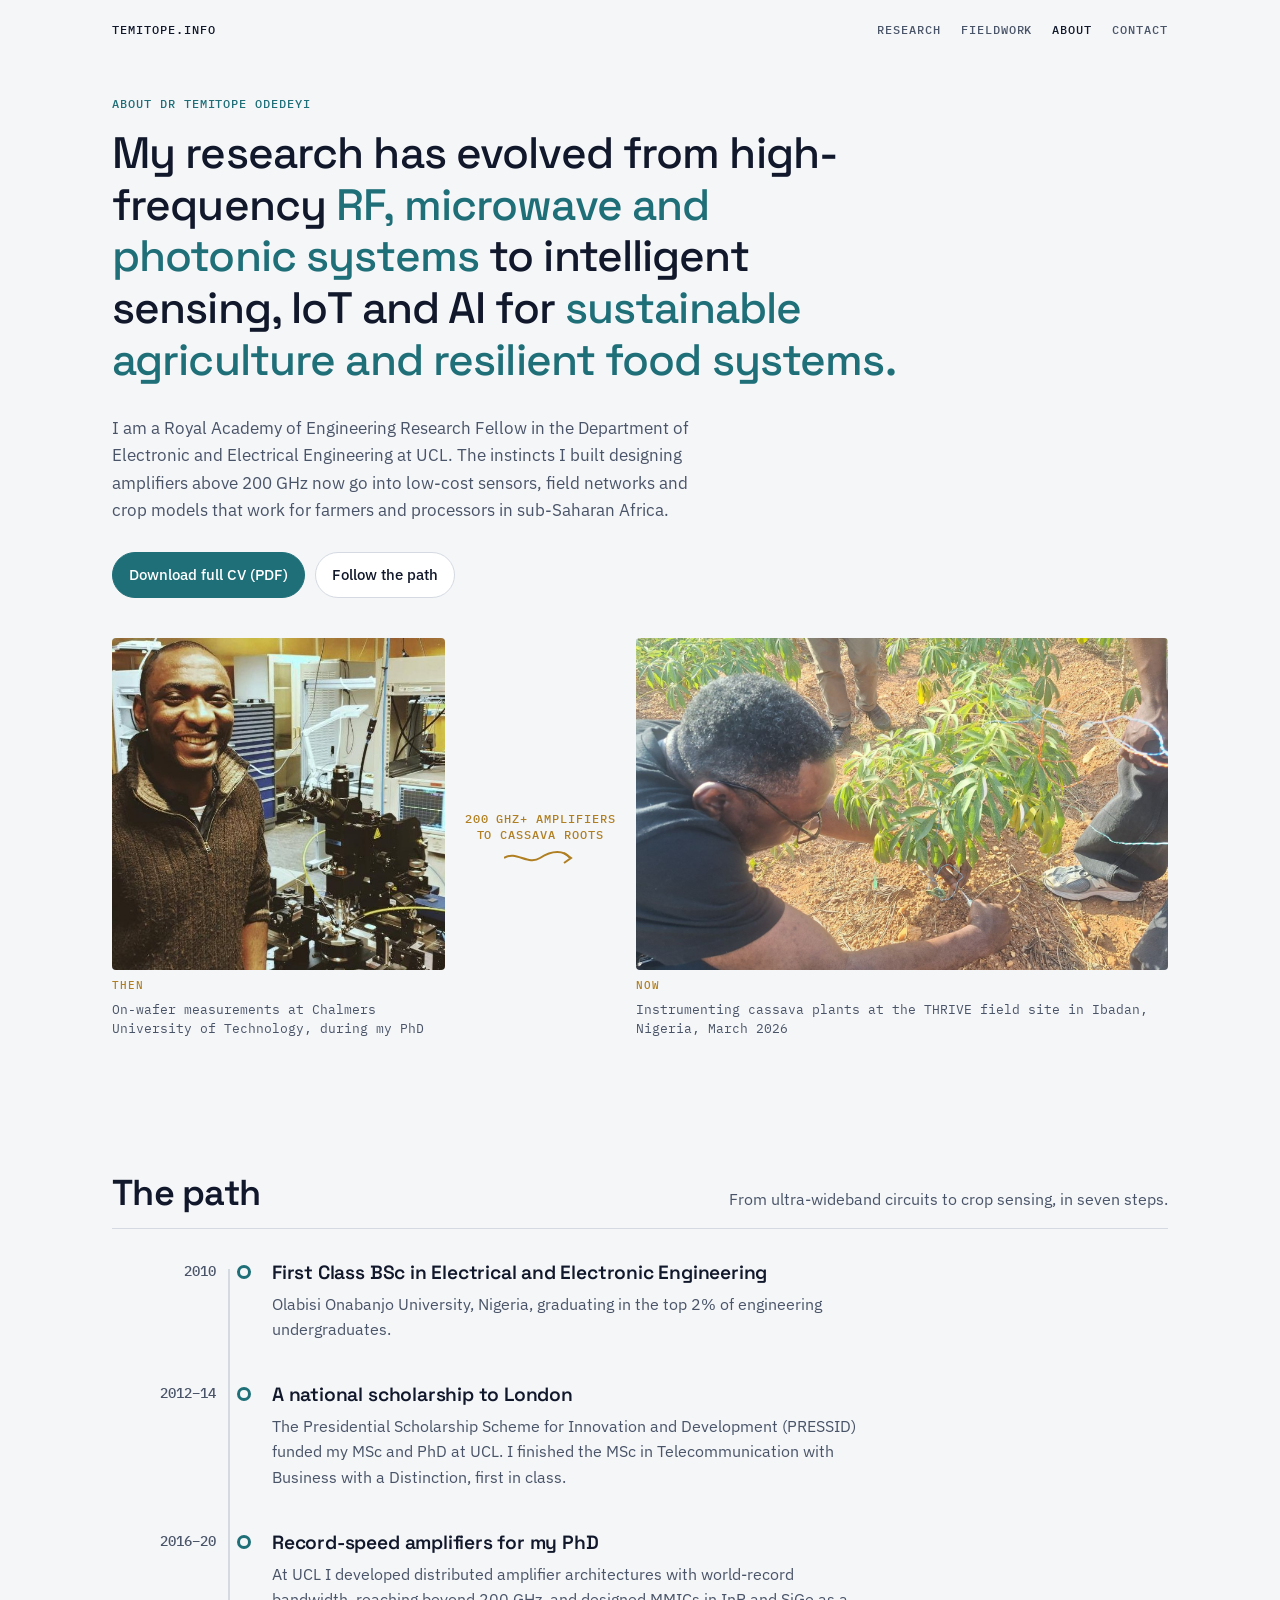
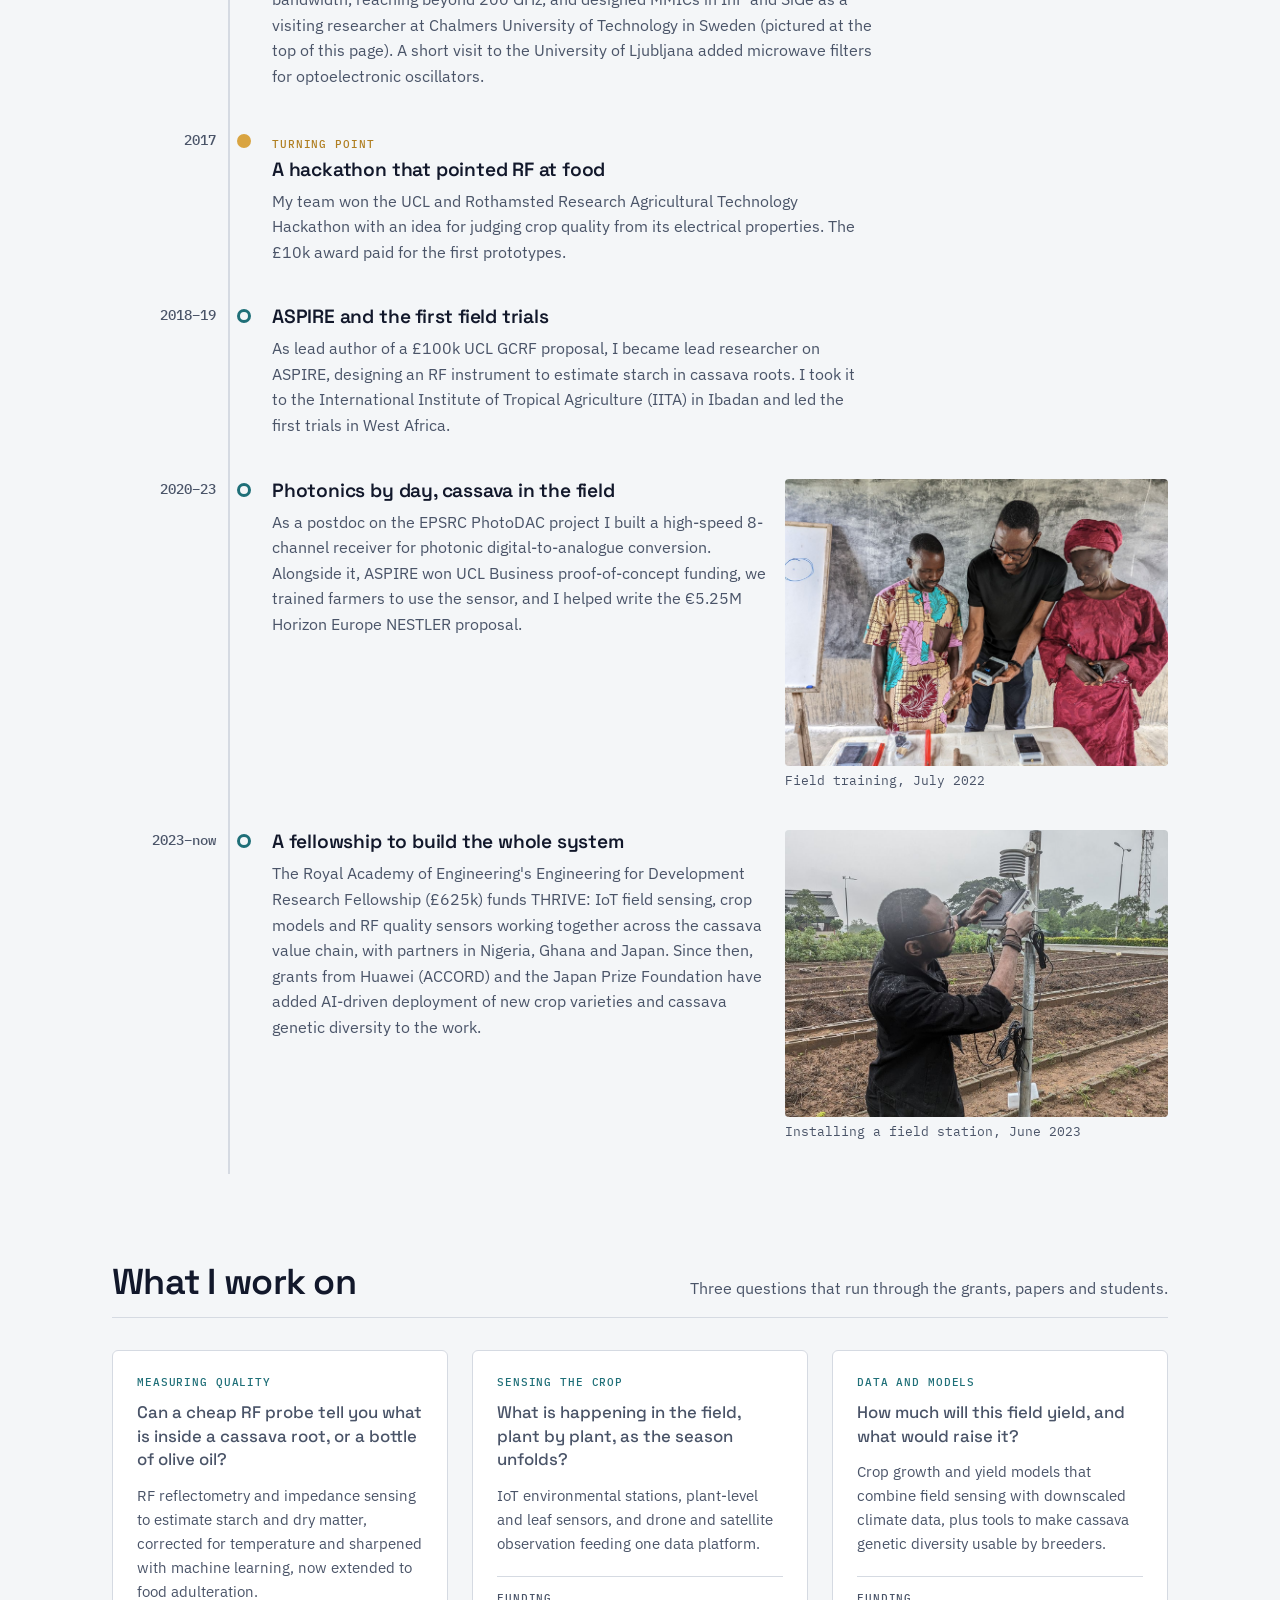
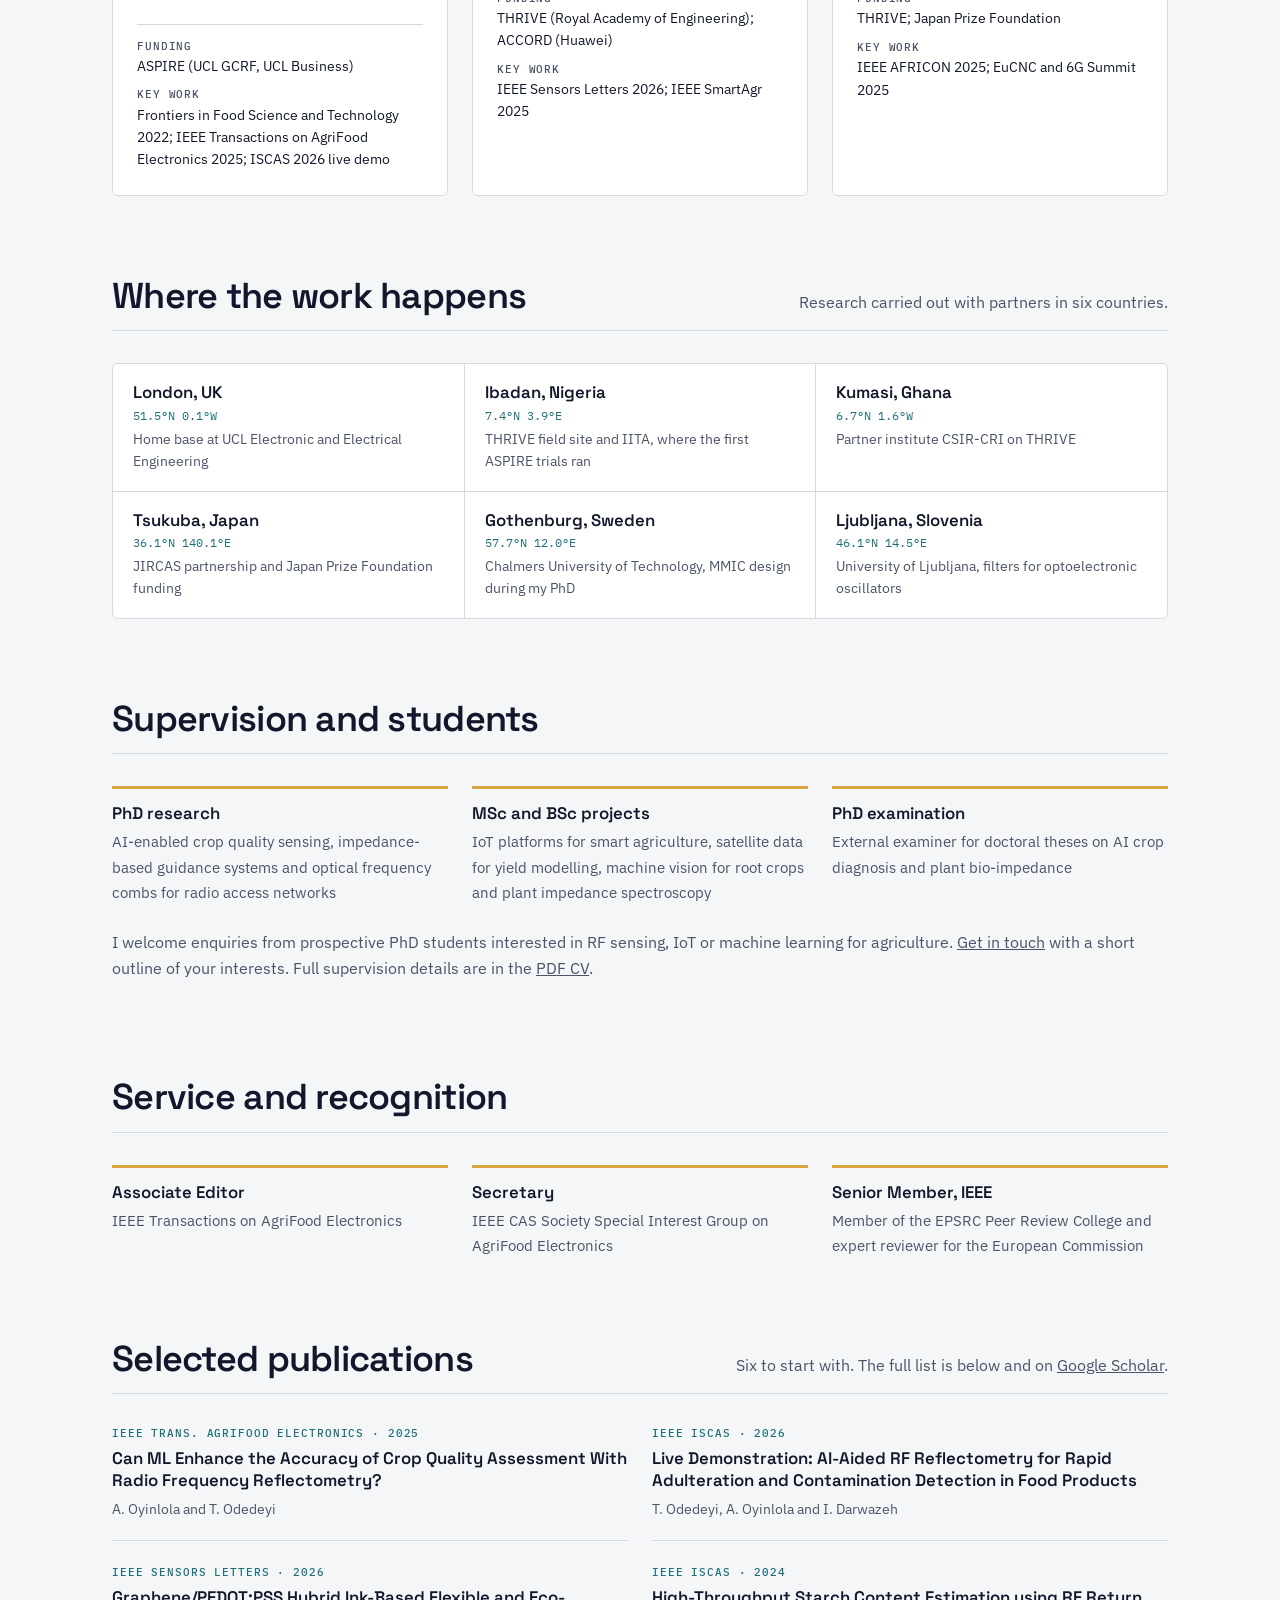
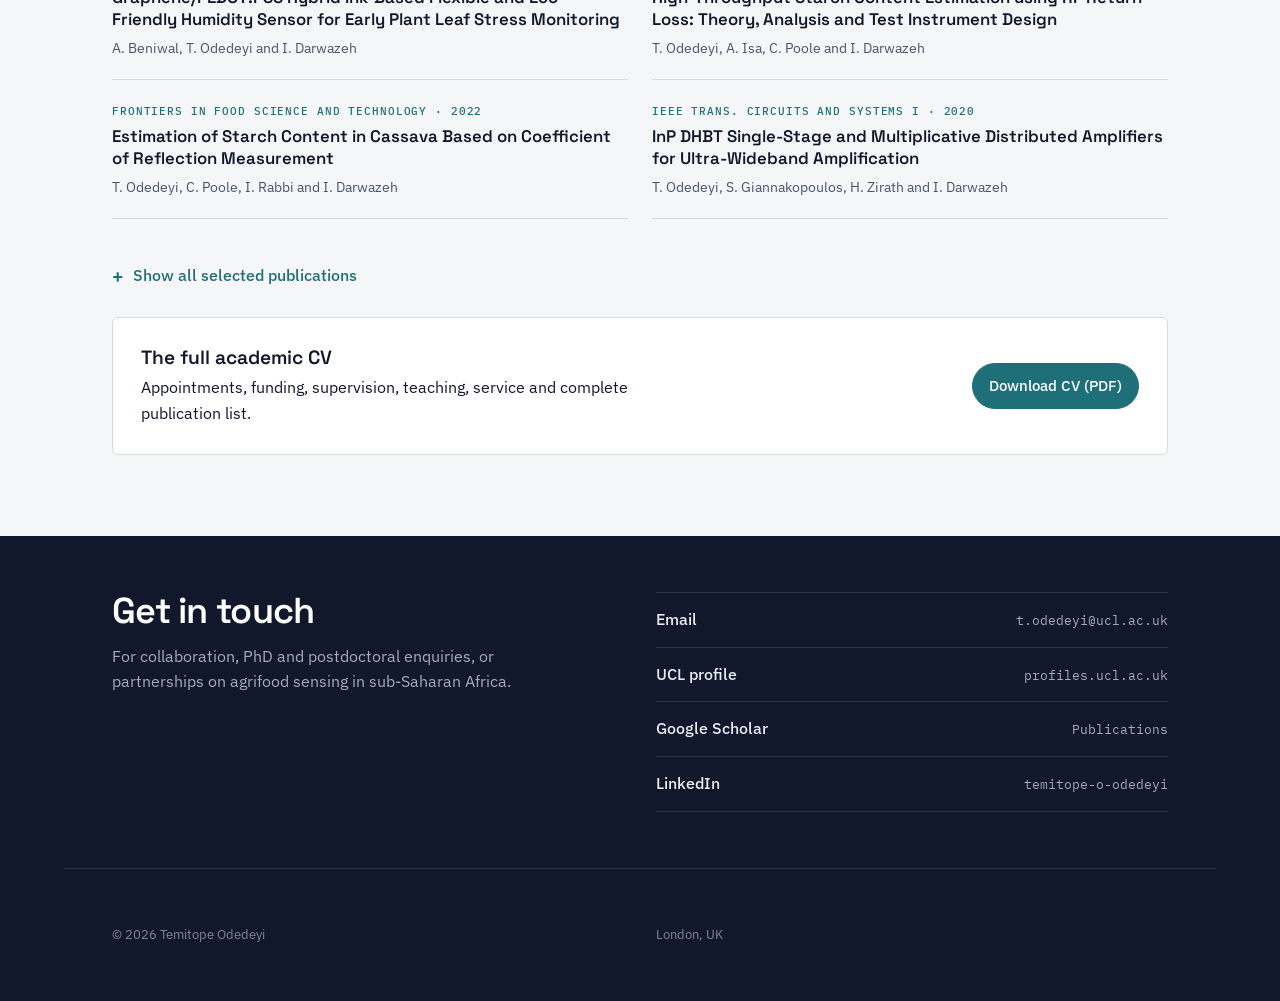
==== about/index.html @ 2553dc9d "Add files via upload" ====
<!doctype html>
<html lang="en-GB">
<head>
<meta charset="utf-8">
<meta name="viewport" content="width=device-width, initial-scale=1, viewport-fit=cover">
<title>About · Dr Temitope Odedeyi</title>
<meta name="description" content="How Dr Temitope Odedeyi's research moved from high-frequency RF, microwave and photonic systems to intelligent sensing, IoT and AI for sustainable agriculture.">
<meta property="og:title" content="About · Dr Temitope Odedeyi">
<meta property="og:type" content="profile">
<meta property="og:url" content="https://www.temitope.info/about/">
<meta property="og:image" content="https://www.temitope.info/images/cassava-plot.jpg">
<link rel="canonical" href="https://www.temitope.info/about/">
<link rel="preconnect" href="https://fonts.googleapis.com">
<link rel="preconnect" href="https://fonts.gstatic.com" crossorigin>
<link rel="stylesheet" href="https://fonts.googleapis.com/css2?family=IBM+Plex+Mono:wght@400;500&family=IBM+Plex+Sans:wght@400;500;600&family=Space+Grotesk:wght@500;600&display=swap">
<link rel="stylesheet" href="/assets/site.css">
</head>
<body>

<div class="wrap">
  <header class="topbar">
    <a class="home" href="/">temitope.info</a>
    <nav aria-label="Site">
      <a href="/#research">Research</a>
      <a href="/#field">Fieldwork</a>
      <a href="/about/" aria-current="page">About</a>
      <a href="#contact">Contact</a>
    </nav>
  </header>

  <!-- ============ HERO ============ -->
  <section class="about-hero" aria-labelledby="about-title">
    <p class="eyebrow" id="about-title">About Dr Temitope Odedeyi</p>
    <p class="statement">My research has evolved from high-frequency <em>RF, microwave and photonic systems</em> to intelligent sensing, IoT and AI for <em>sustainable agriculture and resilient food systems.</em></p>
    <p class="lede">I am a Royal Academy of Engineering Research Fellow in the Department of Electronic and Electrical Engineering at UCL. The instincts I built designing amplifiers above 200 GHz now go into low-cost sensors, field networks and crop models that work for farmers and processors in sub-Saharan Africa.</p>
    <div class="actions">
      <a class="btn primary" href="/cv.pdf">Download full CV (PDF)</a>
      <a class="btn" href="#path">Follow the path</a>
    </div>

    <div class="then-now">
      <figure class="then">
        <img src="/images/chalmers-lab.jpg" width="632" height="636" alt="Temitope Odedeyi smiling beside an on-wafer probe station in a microwave laboratory">
        <span class="stamp">Then</span>
        <figcaption>On-wafer measurements at Chalmers University of Technology, during my PhD</figcaption>
      </figure>
      <div class="arrow" aria-hidden="true">
        200 GHz+ amplifiers<br>to cassava roots
        <svg width="72" height="16" viewBox="0 0 72 16"><path d="M0 8 C 12 0, 24 16, 36 8 S 60 0, 66 8" fill="none" stroke="currentColor" stroke-width="2"/><path d="M60 3 L67 8 L60 13" fill="none" stroke="currentColor" stroke-width="2"/></svg>
      </div>
      <figure class="now">
        <img src="/images/cassava-plot.jpg" width="1600" height="900" alt="Temitope Odedeyi fixing a sensor at the base of a cassava plant in a field">
        <span class="stamp">Now</span>
        <figcaption>Instrumenting cassava plants at the THRIVE field site in Ibadan, Nigeria, March 2026</figcaption>
      </figure>
    </div>
  </section>

  <!-- ============ PATH ============ -->
  <section class="block" id="path" aria-labelledby="path-h">
    <div class="section-head">
      <h2 id="path-h">The path</h2>
      <p>From ultra-wideband circuits to crop sensing, in seven steps.</p>
    </div>
    <ol class="path">
      <li class="step">
        <span class="yr">2010</span><span class="dot"></span>
        <div class="body"><div>
          <h3>First Class BSc in Electrical and Electronic Engineering</h3>
          <p>Olabisi Onabanjo University, Nigeria, graduating in the top 2% of engineering undergraduates.</p>
        </div></div>
      </li>
      <li class="step">
        <span class="yr">2012–14</span><span class="dot"></span>
        <div class="body"><div>
          <h3>A national scholarship to London</h3>
          <p>The Presidential Scholarship Scheme for Innovation and Development (PRESSID) funded my MSc and PhD at UCL. I finished the MSc in Telecommunication with Business with a Distinction, first in class.</p>
        </div></div>
      </li>
      <li class="step">
        <span class="yr">2016–20</span><span class="dot"></span>
        <div class="body"><div>
          <h3>Record-speed amplifiers for my PhD</h3>
          <p>At UCL I developed distributed amplifier architectures with world-record bandwidth, reaching beyond 200 GHz, and designed MMICs in InP and SiGe as a visiting researcher at Chalmers University of Technology in Sweden (pictured at the top of this page). A short visit to the University of Ljubljana added microwave filters for optoelectronic oscillators.</p>
        </div></div>
      </li>
      <li class="step turn">
        <span class="yr">2017</span><span class="dot"></span>
        <div class="body"><div>
          <span class="flag">Turning point</span>
          <h3>A hackathon that pointed RF at food</h3>
          <p>My team won the UCL and Rothamsted Research Agricultural Technology Hackathon with an idea for judging crop quality from its electrical properties. The £10k award paid for the first prototypes.</p>
        </div></div>
      </li>
      <li class="step">
        <span class="yr">2018–19</span><span class="dot"></span>
        <div class="body"><div>
          <h3>ASPIRE and the first field trials</h3>
          <p>As lead author of a £100k UCL GCRF proposal, I became lead researcher on ASPIRE, designing an RF instrument to estimate starch in cassava roots. I took it to the International Institute of Tropical Agriculture (IITA) in Ibadan and led the first trials in West Africa.</p>
        </div></div>
      </li>
      <li class="step has-photo">
        <span class="yr">2020–23</span><span class="dot"></span>
        <div class="body">
          <div>
            <h3>Photonics by day, cassava in the field</h3>
            <p>As a postdoc on the EPSRC PhotoDAC project I built a high-speed 8-channel receiver for photonic digital-to-analogue conversion. Alongside it, ASPIRE won UCL Business proof-of-concept funding, we trained farmers to use the sensor, and I helped write the €5.25M Horizon Europe NESTLER proposal.</p>
          </div>
          <figure>
            <img src="/images/training-demo.jpg" width="1600" height="1205" loading="lazy" alt="Temitope Odedeyi showing two farmers how to take a reading from a cassava root">
            <figcaption>Field training, July 2022</figcaption>
          </figure>
        </div>
      </li>
      <li class="step has-photo">
        <span class="yr">2023–now</span><span class="dot"></span>
        <div class="body">
          <div>
            <h3>A fellowship to build the whole system</h3>
            <p>The Royal Academy of Engineering's Engineering for Development Research Fellowship (£625k) funds THRIVE: IoT field sensing, crop models and RF quality sensors working together across the cassava value chain, with partners in Nigeria, Ghana and Japan. Since then, grants from Huawei (ACCORD) and the Japan Prize Foundation have added AI-driven deployment of new crop varieties and cassava genetic diversity to the work.</p>
          </div>
          <figure>
            <img src="/images/field-station.jpg" width="1054" height="1400" loading="lazy" alt="Temitope Odedeyi mounting a weather station beside cassava trial plots">
            <figcaption>Installing a field station, June 2023</figcaption>
          </figure>
        </div>
      </li>
    </ol>
  </section>

  <!-- ============ THEMES ============ -->
  <section class="block" id="themes" aria-labelledby="themes-h">
    <div class="section-head">
      <h2 id="themes-h">What I work on</h2>
      <p>Three questions that run through the grants, papers and students.</p>
    </div>
    <div class="themes">
      <article class="theme">
        <span class="tag">Measuring quality</span>
        <p class="q">Can a cheap RF probe tell you what is inside a cassava root, or a bottle of olive oil?</p>
        <p>RF reflectometry and impedance sensing to estimate starch and dry matter, corrected for temperature and sharpened with machine learning, now extended to food adulteration.</p>
        <dl>
          <div><dt>Funding</dt><dd>ASPIRE (UCL GCRF, UCL Business)</dd></div>
          <div><dt>Key work</dt><dd>Frontiers in Food Science and Technology 2022; IEEE Transactions on AgriFood Electronics 2025; ISCAS 2026 live demo</dd></div>
        </dl>
      </article>
      <article class="theme">
        <span class="tag">Sensing the crop</span>
        <p class="q">What is happening in the field, plant by plant, as the season unfolds?</p>
        <p>IoT environmental stations, plant-level and leaf sensors, and drone and satellite observation feeding one data platform.</p>
        <dl>
          <div><dt>Funding</dt><dd>THRIVE (Royal Academy of Engineering); ACCORD (Huawei)</dd></div>
          <div><dt>Key work</dt><dd>IEEE Sensors Letters 2026; IEEE SmartAgr 2025</dd></div>
        </dl>
      </article>
      <article class="theme">
        <span class="tag">Data and models</span>
        <p class="q">How much will this field yield, and what would raise it?</p>
        <p>Crop growth and yield models that combine field sensing with downscaled climate data, plus tools to make cassava genetic diversity usable by breeders.</p>
        <dl>
          <div><dt>Funding</dt><dd>THRIVE; Japan Prize Foundation</dd></div>
          <div><dt>Key work</dt><dd>IEEE AFRICON 2025; EuCNC and 6G Summit 2025</dd></div>
        </dl>
      </article>
    </div>
  </section>

  <!-- ============ PLACES ============ -->
  <section class="block" id="places" aria-labelledby="places-h">
    <div class="section-head">
      <h2 id="places-h">Where the work happens</h2>
      <p>Research carried out with partners in six countries.</p>
    </div>
    <ul class="places">
      <li><strong>London, UK</strong><span class="coord">51.5°N 0.1°W</span><span>Home base at UCL Electronic and Electrical Engineering</span></li>
      <li><strong>Ibadan, Nigeria</strong><span class="coord">7.4°N 3.9°E</span><span>THRIVE field site and IITA, where the first ASPIRE trials ran</span></li>
      <li><strong>Kumasi, Ghana</strong><span class="coord">6.7°N 1.6°W</span><span>Partner institute CSIR-CRI on THRIVE</span></li>
      <li><strong>Tsukuba, Japan</strong><span class="coord">36.1°N 140.1°E</span><span>JIRCAS partnership and Japan Prize Foundation funding</span></li>
      <li><strong>Gothenburg, Sweden</strong><span class="coord">57.7°N 12.0°E</span><span>Chalmers University of Technology, MMIC design during my PhD</span></li>
      <li><strong>Ljubljana, Slovenia</strong><span class="coord">46.1°N 14.5°E</span><span>University of Ljubljana, filters for optoelectronic oscillators</span></li>
    </ul>
  </section>

  <!-- ============ SUPERVISION ============ -->
  <section class="block" id="people" aria-labelledby="people-h">
    <div class="section-head">
      <h2 id="people-h">Supervision and students</h2>
    </div>
    <ul class="service">
      <li><strong>PhD research</strong><span>AI-enabled crop quality sensing, impedance-based guidance systems and optical frequency combs for radio access networks</span></li>
      <li><strong>MSc and BSc projects</strong><span>IoT platforms for smart agriculture, satellite data for yield modelling, machine vision for root crops and plant impedance spectroscopy</span></li>
      <li><strong>PhD examination</strong><span>External examiner for doctoral theses on AI crop diagnosis and plant bio-impedance</span></li>
    </ul>
    <p class="invite">I welcome enquiries from prospective PhD students interested in RF sensing, IoT or machine learning for agriculture. <a href="#contact">Get in touch</a> with a short outline of your interests. Full supervision details are in the <a href="/cv.pdf">PDF CV</a>.</p>
  </section>

  <!-- ============ RECOGNITION ============ -->
  <section class="block" id="recognition" aria-labelledby="rec-h">
    <div class="section-head">
      <h2 id="rec-h">Service and recognition</h2>
    </div>
    <ul class="service">
      <li><strong>Associate Editor</strong><span>IEEE Transactions on AgriFood Electronics</span></li>
      <li><strong>Secretary</strong><span>IEEE CAS Society Special Interest Group on AgriFood Electronics</span></li>
      <li><strong>Senior Member, IEEE</strong><span>Member of the EPSRC Peer Review College and expert reviewer for the European Commission</span></li>
    </ul>
  </section>

  <!-- ============ PUBLICATIONS ============ -->
  <section class="block" id="publications" aria-labelledby="pubs-h">
    <div class="section-head">
      <h2 id="pubs-h">Selected publications</h2>
      <p>Six to start with. The full list is below and on <a href="https://scholar.google.com/citations?user=DP1KbHwAAAAJ">Google Scholar</a>.</p>
    </div>
    <ul class="featured">
      <li><span class="venue">IEEE Trans. AgriFood Electronics · 2025</span><span class="ttl">Can ML Enhance the Accuracy of Crop Quality Assessment With Radio Frequency Reflectometry?</span><span class="auth">A. Oyinlola and T. Odedeyi</span></li>
      <li><span class="venue">IEEE ISCAS · 2026</span><span class="ttl">Live Demonstration: AI-Aided RF Reflectometry for Rapid Adulteration and Contamination Detection in Food Products</span><span class="auth">T. Odedeyi, A. Oyinlola and I. Darwazeh</span></li>
      <li><span class="venue">IEEE Sensors Letters · 2026</span><span class="ttl">Graphene/PEDOT:PSS Hybrid Ink-Based Flexible and Eco-Friendly Humidity Sensor for Early Plant Leaf Stress Monitoring</span><span class="auth">A. Beniwal, T. Odedeyi and I. Darwazeh</span></li>
      <li><span class="venue">IEEE ISCAS · 2024</span><span class="ttl">High-Throughput Starch Content Estimation using RF Return Loss: Theory, Analysis and Test Instrument Design</span><span class="auth">T. Odedeyi, A. Isa, C. Poole and I. Darwazeh</span></li>
      <li><span class="venue">Frontiers in Food Science and Technology · 2022</span><span class="ttl">Estimation of Starch Content in Cassava Based on Coefficient of Reflection Measurement</span><span class="auth">T. Odedeyi, C. Poole, I. Rabbi and I. Darwazeh</span></li>
      <li><span class="venue">IEEE Trans. Circuits and Systems I · 2020</span><span class="ttl">InP DHBT Single-Stage and Multiplicative Distributed Amplifiers for Ultra-Wideband Amplification</span><span class="auth">T. Odedeyi, S. Giannakopoulos, H. Zirath and I. Darwazeh</span></li>
    </ul>

    <details class="all-pubs">
      <summary>Show all selected publications</summary>
          <h3 class="pub-group">Agrifood sensing</h3>
          <ol class="pubs">
            <li><span class="yr">2026</span><span><b>T. Odedeyi</b>, A. Oyinlola and I. Darwazeh. <span class="t">"Live Demonstration: AI-Aided RF Reflectometry for Rapid Adulteration and Contamination Detection in Food Products."</span> <span class="v">IEEE International Symposium on Circuits and Systems (ISCAS), May 2026.</span></span></li>
            <li><span class="yr">2026</span><span>A. Beniwal, <b>T. Odedeyi</b> and I. Darwazeh. <span class="t">"Graphene/PEDOT:PSS Hybrid Ink-Based Flexible and Eco-Friendly Humidity Sensor for Early Plant Leaf Stress Monitoring."</span> <span class="v">IEEE Sensors Letters, 2026.</span></span></li>
            <li><span class="yr">2025</span><span>L. Flóid, <b>T. Odedeyi</b> and I. Darwazeh. <span class="t">"Framework for Enhancing Crop Yield Prediction using Statistically Downscaled Environmental Data."</span> <span class="v">IEEE AFRICON, 2025.</span></span></li>
            <li><span class="yr">2025</span><span>A. Oyinlola and <b>T. Odedeyi</b>. <span class="t">"Can ML Enhance the Accuracy of Crop Quality Assessment With Radio Frequency Reflectometry?"</span> <span class="v">IEEE Transactions on AgriFood Electronics, 2025.</span></span></li>
            <li><span class="yr">2025</span><span>A. Oyinlola and <b>T. Odedeyi</b>. <span class="t">"Enhancing RF Reflectometry for Crop Quality Sensing Using AI-Based Frequency Selection."</span> <span class="v">IEEE BioCAS, San Diego, CA, 2025.</span></span></li>
            <li><span class="yr">2025</span><span>A. Oyinlola and <b>T. Odedeyi</b>. <span class="t">"Temperature Compensation in RF Reflectometry for Crop Quality Assessment."</span> <span class="v">IEEE Conference on AgriFood Electronics (CAFE), 2025.</span></span></li>
            <li><span class="yr">2025</span><span><b>T. Odedeyi</b> et al. <span class="t">"IoT Environmental Sensing for Crop Yield Modelling and Optimisation: 6G Use Case."</span> <span class="v">Poster and extended abstract, EuCNC and 6G Summit, Poznan, Poland, June 2025.</span></span></li>
            <li><span class="yr">2025</span><span><b>T. Odedeyi</b> et al. <span class="t">"Multi-Source Data Integration and IoT-Based Sensing for Crop Yield Modelling and Optimisation."</span> <span class="v">Workshop presentation, IEEE SmartAgr 2025, Cork, Ireland, June 2025.</span></span></li>
            <li><span class="yr">2024</span><span><b>T. Odedeyi</b>. <span class="t">"Dual-Pin Impedance Probe for Crop Quality Estimation using the RF Return Loss Method."</span> <span class="v">IEEE Conference on AgriFood Electronics (CAFE), Greece, September 2024.</span></span></li>
            <li><span class="yr">2024</span><span>G. Markarian, <b>T. Odedeyi</b> et al. <span class="t">"Utilisation of Mesh-in-the-Sky and Advanced IoT Sensors in Agriculture."</span> <span class="v">IEEE Conference on AgriFood Electronics (CAFE), Greece, September 2024.</span></span></li>
            <li><span class="yr">2024</span><span><b>T. Odedeyi</b>, A. Isa, C. Poole and I. Darwazeh. <span class="t">"High-Throughput Starch Content Estimation using RF Return Loss: Theory, Analysis and Test Instrument Design."</span> <span class="v">IEEE ISCAS, Singapore, May 2024.</span></span></li>
            <li><span class="yr">2023</span><span><b>T. Odedeyi</b> and I. Darwazeh. <span class="t">"New Insights on Application of Return Loss Measurement for Starch Content Estimation in Cassava."</span> <span class="v">IEEE AFRICON, 2023.</span></span></li>
            <li><span class="yr">2022</span><span><b>T. Odedeyi</b>, C. Poole, I. Rabbi and I. Darwazeh. <span class="t">"Estimation of Starch Content in Cassava Based on Coefficient of Reflection Measurement."</span> <span class="v">Frontiers in Food Science and Technology, vol. 2, 878023, 2022.</span></span></li>
            <li><span class="yr">2020</span><span><b>T. Odedeyi</b>, C. Poole, X. Liu, A. Kassem, G. Oyebode, I. Rabbi and I. Darwazeh. <span class="t">"A Low-Cost Instrument for Estimating the Starch Content of Cassava Roots Based on the Measurement of RF Return Loss."</span> <span class="v">IEEE ISCAS FOODCAS, Seville, Spain, October 2020.</span></span></li>
          </ol>
          <h3 class="pub-group">Microwave and photonics</h3>
          <ol class="pubs">
            <li><span class="yr">2020</span><span><b>T. Odedeyi</b>, S. Giannakopoulos, H. Zirath and I. Darwazeh. <span class="t">"InP DHBT Single-Stage and Multiplicative Distributed Amplifiers for Ultra-Wideband Amplification."</span> <span class="v">IEEE Transactions on Circuits and Systems I, 2020.</span></span></li>
            <li><span class="yr">2020</span><span>C. Deakin, <b>T. Odedeyi</b> and Z. Liu. <span class="t">"Dual Frequency Comb Photonic Analog-to-Digital Conversion."</span> <span class="v">IEEE Photonics Society Summer Topicals, Mexico, July 2020.</span></span></li>
            <li><span class="yr">2020</span><span><b>T. Odedeyi</b> and I. Darwazeh. <span class="t">"Derivation of the Equivalent Input Noise of Multiplicative Distributed Amplifiers for Wideband Optical Receiver Applications."</span> <span class="v">IEEE ISCAS, Seville, Spain, October 2020.</span></span></li>
            <li><span class="yr">2020</span><span>Z. Zhou, <b>T. Odedeyi</b>, B. Kelly, J. O'Carroll, R. Phelan, I. Darwazeh and Z. Liu. <span class="t">"Impact of Analog and Digital Pre-Emphasis on the Signal-to-Noise Ratio of Bandwidth-Limited Optical Transceivers."</span> <span class="v">IEEE Photonics Journal, 2020.</span></span></li>
            <li><span class="yr">2020</span><span>M. A. Ilgaz, A. Lavric, <b>T. Odedeyi</b>, I. Darwazeh and B. Batagelj. <span class="t">"Adjustable Testing Setup for a Single-Loop Optoelectronic Oscillator with an Electrical Bandpass Filter."</span> <span class="v">Turkish Journal of Electrical Engineering and Computer Sciences, 28(3), 1293–1302, 2020.</span></span></li>
            <li><span class="yr">2019</span><span><b>T. Odedeyi</b>, S. Giannakopoulos, H. Zirath and I. Darwazeh. <span class="t">"Single-Stage and Multiplicative Distributed Amplifiers for 200GHz+ Amplification."</span> <span class="v">IEEE Asia Pacific Microwave Conference (APMC), Singapore, 2019.</span></span></li>
            <li><span class="yr">2019</span><span>M. A. Ilgaz, A. Lavric, <b>T. Odedeyi</b> and B. Batagelj. <span class="t">"Single-Loop Optoelectronic Oscillator at 10.4 GHz with a Cascaded Microstrip Bandpass Filter Configuration."</span> <span class="v">IEEE International Workshop on Fiber Optics in Access Networks (FOAN), September 2019.</span></span></li>
            <li><span class="yr">2019</span><span><b>T. Odedeyi</b>, C. Poole and I. Darwazeh. <span class="t">"Noise Analysis of Multiplicative Distributed Amplifiers."</span> <span class="v">IEEE ISCAS, Sapporo, Japan, May 2019.</span></span></li>
            <li><span class="yr">2018</span><span><b>T. Odedeyi</b>, P. A. Haigh and I. Darwazeh. <span class="t">"Transmission Line Synthesis Approach to Extending the Bandwidth of LEDs for Visible Light Communication."</span> <span class="v">CSNDSP, Budapest, Hungary, July 2018.</span></span></li>
            <li><span class="yr">2017</span><span><b>T. Odedeyi</b> and I. Darwazeh. <span class="t">"Matrix Single Stage Distributed Amplifier Design for Ultra Wideband Application."</span> <span class="v">24th IEEE ICECS, Batumi, Georgia, December 2017.</span></span></li>
            <li><span class="yr">2017</span><span><b>T. Odedeyi</b> and I. Darwazeh. <span class="t">"Bandwidth Enhancement Technique for Bipolar Single Stage Distributed Amplifier Design."</span> <span class="v">Asia Pacific Microwave Conference (APMC), Kuala Lumpur, Malaysia, November 2017.</span></span></li>
          </ol>
    </details>

    <div class="cta">
      <p><strong>The full academic CV</strong>Appointments, funding, supervision, teaching, service and complete publication list.</p>
      <a class="btn primary" href="/cv.pdf">Download CV (PDF)</a>
    </div>
  </section>
</div>

<footer class="contact" id="contact">
  <div class="wrap">
    <div>
      <h2>Get in touch</h2>
      <p>For collaboration, PhD and postdoctoral enquiries, or partnerships on agrifood sensing in sub-Saharan Africa.</p>
    </div>
    <ul class="links">
      <li><a href="mailto:t.odedeyi@ucl.ac.uk">Email <small>t.odedeyi@ucl.ac.uk</small></a></li>
      <li><a href="https://profiles.ucl.ac.uk/56271-temitope-odedeyi">UCL profile <small>profiles.ucl.ac.uk</small></a></li>
      <li><a href="https://scholar.google.com/citations?user=DP1KbHwAAAAJ">Google Scholar <small>Publications</small></a></li>
      <li><a href="https://uk.linkedin.com/in/temitope-o-odedeyi">LinkedIn <small>temitope-o-odedeyi</small></a></li>
    </ul>
  </div>
  <div class="wrap foot">
    <span>© 2026 Temitope Odedeyi</span>
    <span>London, UK</span>
  </div>
</footer>

</body>
</html>
---- assets/site.css ----
:root {
    --ink: #12182B;
    --paper: #F4F6F8;
    --amber: #D9A441;
    --teal: #1F6F78;
    --bg: var(--paper);
    --surface: #FFFFFF;
    --fg: var(--ink);
    --muted: #4A5468;
    --rule: #D5DAE2;
    --accent: var(--teal);
    --mark: #B07F22;
    --panel: var(--ink);
    --panel-fg: #E9ECF1;
    --display: "Space Grotesk", "Segoe UI", system-ui, sans-serif;
    --body: "IBM Plex Sans", "Segoe UI", system-ui, sans-serif;
    --mono: "IBM Plex Mono", ui-monospace, "SF Mono", Menlo, monospace;
    color-scheme: light;
  }
  @media (prefers-color-scheme: dark) {
    :root:not([data-theme="light"]) {
      --bg: var(--ink);
      --surface: #1A2238;
      --fg: #E9ECF1;
      --muted: #A3ACBD;
      --rule: #2A3350;
      --accent: #5FB3BC;
      --mark: var(--amber);
      --panel: #0C1120;
      color-scheme: dark;
    }
  }
  :root[data-theme="dark"] {
    --bg: var(--ink);
    --surface: #1A2238;
    --fg: #E9ECF1;
    --muted: #A3ACBD;
    --rule: #2A3350;
    --accent: #5FB3BC;
    --mark: var(--amber);
    --panel: #0C1120;
    color-scheme: dark;
  }

  * { box-sizing: border-box; }
  html { scroll-behavior: smooth; }
  @media (prefers-reduced-motion: reduce) { html { scroll-behavior: auto; } }
  body {
    margin: 0;
    background: var(--bg);
    color: var(--fg);
    font: 400 1rem/1.6 var(--body);
    -webkit-font-smoothing: antialiased;
  }
  img { max-width: 100%; height: auto; display: block; }
  a { color: inherit; }
  a:focus-visible { outline: 2px solid var(--accent); outline-offset: 3px; }

  .wrap {
    max-width: 72rem;
    margin: 0 auto;
    padding-inline: clamp(16px, 5vw, 48px);
  }

  /* ---------- top bar ---------- */
  .topbar {
    display: flex;
    justify-content: space-between;
    align-items: center;
    gap: 16px;
    flex-wrap: wrap;
    padding-block: 24px;
    font: 500 0.75rem/1 var(--mono);
    letter-spacing: 0.08em;
    text-transform: uppercase;
  }
  .topbar nav { display: flex; gap: 20px; flex-wrap: wrap; }
  .topbar nav a { text-decoration: none; color: var(--muted); }
  .topbar nav a:hover { color: var(--accent); }

  /* ---------- hero ---------- */
  .hero {
    display: grid;
    grid-template-columns: minmax(0, 1.6fr) minmax(0, 1fr);
    gap: clamp(32px, 6vw, 80px);
    align-items: end;
    padding-block: clamp(24px, 6vh, 64px) clamp(40px, 7vh, 72px);
  }
  .eyebrow {
    font: 500 0.75rem/1.3 var(--mono);
    letter-spacing: 0.08em;
    text-transform: uppercase;
    color: var(--accent);
    margin: 0 0 16px;
  }
  h1 {
    font: 600 clamp(2.5rem, 7vw, 4.75rem)/1 var(--display);
    letter-spacing: -0.03em;
    margin: 0 0 24px;
    text-wrap: balance;
  }
  .role { font: 500 1.2rem/1.4 var(--display); margin: 0; }
  .dept { margin: 4px 0 24px; color: var(--muted); }
  .lede { margin: 0 0 28px; max-width: 60ch; color: var(--muted); font-size: 1.0625rem; }
  .lede strong { color: var(--fg); font-weight: 500; }
  .actions { display: flex; flex-wrap: wrap; gap: 10px; }
  .btn {
    display: inline-flex; align-items: center;
    padding: 10px 16px;
    border: 1px solid var(--rule);
    border-radius: 999px;
    text-decoration: none;
    font-weight: 500;
    font-size: 0.9375rem;
    background: var(--surface);
  }
  .btn.primary { background: var(--accent); border-color: var(--accent); color: #fff; }
  :root[data-theme="dark"] .btn.primary { color: var(--ink); }
  @media (prefers-color-scheme: dark) { :root:not([data-theme="light"]) .btn.primary { color: var(--ink); } }
  .btn:hover { border-color: var(--accent); }

  .portrait {
    margin: 0;
    position: relative;
    max-width: 340px;
    justify-self: end;
    width: 100%;
  }
  .portrait img {
    width: 100%;
    aspect-ratio: 4 / 5;
    object-fit: cover;
    object-position: 50% 20%;
    border-radius: 4px;
  }
  .portrait::after {
    content: "";
    position: absolute;
    left: -12px; bottom: -12px;
    width: 64px; height: 64px;
    border-left: 3px solid var(--amber);
    border-bottom: 3px solid var(--amber);
  }

  /* ---------- field banner ---------- */
  .banner { margin: 0; }
  .banner img {
    width: 100%;
    aspect-ratio: 21 / 8;
    object-fit: cover;
    object-position: 50% 30%;
    border-radius: 4px;
  }
  figcaption {
    font: 400 0.8125rem/1.45 var(--mono);
    color: var(--muted);
    margin-top: 10px;
  }

  /* ---------- sections ---------- */
  section.block { padding-block: clamp(56px, 9vh, 96px) 0; }
  .section-head {
    display: flex; justify-content: space-between; align-items: baseline;
    gap: 16px; flex-wrap: wrap;
    border-bottom: 1px solid var(--rule);
    padding-bottom: 14px;
    margin-bottom: 32px;
  }
  h2 {
    font: 600 clamp(1.6rem, 3.2vw, 2.25rem)/1.1 var(--display);
    letter-spacing: -0.02em;
    margin: 0;
  }
  .section-head p { margin: 0; color: var(--muted); max-width: 52ch; }

  /* ---------- research cards ---------- */
  .projects {
    display: grid;
    grid-template-columns: repeat(3, minmax(0, 1fr));
    gap: 24px;
  }
  .project {
    display: flex;
    flex-direction: column;
    background: var(--surface);
    border: 1px solid var(--rule);
    border-radius: 6px;
    overflow: hidden;
  }
  .project .media {
    aspect-ratio: 4 / 3;
    width: 100%;
    object-fit: cover;
    background: var(--panel);
  }
  .project .body { padding: 20px 22px 24px; display: flex; flex-direction: column; gap: 10px; flex: 1; }
  .tag {
    font: 500 0.6875rem/1.3 var(--mono);
    letter-spacing: 0.08em;
    text-transform: uppercase;
    color: var(--accent);
  }
  h3 { font: 600 1.3rem/1.2 var(--display); margin: 0; letter-spacing: -0.01em; }
  .project p { margin: 0; color: var(--muted); font-size: 0.9375rem; }
  .project .meta {
    margin-top: auto;
    padding-top: 12px;
    border-top: 1px solid var(--rule);
    font: 400 0.75rem/1.5 var(--mono);
    color: var(--muted);
  }

  .sweep-panel { display: flex; flex-direction: column; justify-content: center; padding: 20px 22px; color: var(--panel-fg); }
  .sweep-panel svg { width: 100%; height: auto; }
  .sweep-panel span {
    font: 400 0.6875rem/1.4 var(--mono);
    letter-spacing: 0.06em; text-transform: uppercase;
    opacity: 0.7; margin-top: 8px;
  }

  /* ---------- field gallery ---------- */
  .gallery {
    display: grid;
    grid-template-columns: repeat(4, minmax(0, 1fr));
    grid-template-areas:
      "a b c c"
      "e e e e"
      "d d f f";
    gap: 24px;
  }
  .gallery figure { margin: 0; }
  .gallery img { width: 100%; object-fit: cover; border-radius: 4px; }
  .g-a { grid-area: a; } .g-b { grid-area: b; } .g-c { grid-area: c; }
  .g-d { grid-area: d; } .g-e { grid-area: e; } .g-f { grid-area: f; }
  .g-a img, .g-b img { aspect-ratio: 3 / 4; }
  .g-b img { object-position: 50% 25%; }
  .g-c img { aspect-ratio: 3 / 2; object-position: 50% 35%; }
  .g-e img { aspect-ratio: 21 / 9; object-position: 50% 45%; }
  .g-d img { aspect-ratio: 2 / 1; object-position: 50% 15%; }
  .g-f img { aspect-ratio: 2 / 1; object-position: 50% 40%; }

  /* ---------- service ---------- */
  .service {
    list-style: none; margin: 0; padding: 0;
    display: grid;
    grid-template-columns: repeat(3, minmax(0, 1fr));
    gap: 24px;
  }
  .service li { border-top: 3px solid var(--amber); padding-top: 14px; }
  .service strong { display: block; font: 600 1.05rem/1.3 var(--display); margin-bottom: 4px; }
  .service span { color: var(--muted); font-size: 0.9375rem; }

  /* ---------- contact / footer ---------- */
  .contact {
    margin-top: clamp(56px, 9vh, 96px);
    background: var(--panel);
    color: var(--panel-fg);
  }
  .contact .wrap {
    display: grid;
    grid-template-columns: minmax(0, 1fr) minmax(0, 1fr);
    gap: 32px;
    padding-block: 56px;
    align-items: start;
  }
  .contact h2 { color: #fff; }
  .contact p { color: #A3ACBD; margin: 12px 0 0; max-width: 44ch; }
  .links { list-style: none; margin: 0; padding: 0; border-top: 1px solid #2A3350; }
  .links li { border-bottom: 1px solid #2A3350; }
  .links a {
    display: flex; justify-content: space-between; align-items: baseline; gap: 12px;
    padding: 14px 0; text-decoration: none; font-weight: 500; color: var(--panel-fg);
  }
  .links small { font: 400 0.8125rem/1.3 var(--mono); color: #A3ACBD; overflow-wrap: anywhere; text-align: right; }
  .links a:hover, .links a:hover small { color: var(--amber); }
  .foot {
    border-top: 1px solid #2A3350;
    padding-block: 18px;
    font-size: 0.8125rem;
    color: #7D879B;
    display: flex; justify-content: space-between; flex-wrap: wrap; gap: 8px 24px;
  }

  /* ---------- responsive ---------- */
  @media (max-width: 900px) {
    .projects { grid-template-columns: 1fr 1fr; }
    .gallery {
      grid-template-columns: 1fr 1fr;
      grid-template-areas: "a b" "c c" "e e" "d d" "f f";
    }
    .g-e img { aspect-ratio: 16 / 9; }
    .g-d img, .g-f img { aspect-ratio: 3 / 2; }
  }
  @media (max-width: 720px) {
    .hero { grid-template-columns: 1fr; align-items: start; }
    .portrait { justify-self: start; max-width: 240px; order: -1; margin-left: 12px; }
    .projects, .service, .contact .wrap { grid-template-columns: 1fr; }
    .banner img { aspect-ratio: 16 / 10; }
  }
  @media (max-width: 480px) {
    .gallery { grid-template-columns: 1fr; grid-template-areas: "a" "b" "c" "e" "d" "f"; }
  }

  .topbar .home { text-decoration: none; color: var(--fg); }
  .topbar nav a[aria-current="page"] { color: var(--fg); }

  /* =================== CV PAGE =================== */
  .cv-head {
    display: grid;
    grid-template-columns: minmax(0, 1.7fr) minmax(0, 1fr);
    gap: clamp(24px, 5vw, 64px);
    align-items: end;
    padding-block: clamp(16px, 4vh, 40px) clamp(32px, 5vh, 48px);
    border-bottom: 1px solid var(--rule);
  }
  .cv-head h1 { font-size: clamp(2.2rem, 5.5vw, 3.6rem); margin-bottom: 16px; }
  .cv-head .lede { margin-bottom: 24px; }
  .updated { font: 400 0.75rem/1.4 var(--mono); color: var(--muted); margin: 14px 0 0; }

  .figures {
    list-style: none; margin: 0; padding: 0;
    display: grid; grid-template-columns: 1fr 1fr; gap: 1px;
    background: var(--rule);
    border: 1px solid var(--rule);
    border-radius: 6px; overflow: hidden;
  }
  .figures li { background: var(--surface); padding: 16px 18px; }
  .figures b {
    display: block;
    font: 600 1.6rem/1.1 var(--display);
    letter-spacing: -0.02em;
    font-variant-numeric: tabular-nums;
  }
  .figures span { font-size: 0.8125rem; color: var(--muted); line-height: 1.35; display: block; margin-top: 4px; }

  .cv-layout {
    display: grid;
    grid-template-columns: 13rem minmax(0, 1fr);
    gap: clamp(24px, 5vw, 64px);
    padding-top: 40px;
  }
  .toc {
    position: sticky;
    top: calc(env(safe-area-inset-top, 0px) + 24px);
    align-self: start;
    font-size: 0.875rem;
  }
  .toc p {
    font: 500 0.6875rem/1 var(--mono);
    letter-spacing: 0.08em; text-transform: uppercase;
    color: var(--muted); margin: 0 0 12px;
  }
  .toc ol { list-style: none; margin: 0; padding: 0; border-left: 1px solid var(--rule); }
  .toc a {
    display: block; padding: 5px 0 5px 14px; margin-left: -1px;
    border-left: 2px solid transparent;
    text-decoration: none; color: var(--muted);
  }
  .toc a:hover { color: var(--accent); border-left-color: var(--accent); }

  .cv-section { padding-bottom: 48px; scroll-margin-top: 24px; }
  .cv-section h2 { font-size: clamp(1.35rem, 2.4vw, 1.7rem); margin: 0 0 20px; padding-bottom: 12px; border-bottom: 1px solid var(--rule); }
  .cv-section h3 {
    font: 500 0.75rem/1.3 var(--mono);
    letter-spacing: 0.08em; text-transform: uppercase;
    color: var(--accent);
    margin: 28px 0 12px;
  }
  .cv-section h3:first-of-type { margin-top: 0; }
  .cv-section p { margin: 0 0 12px; max-width: 70ch; }

  .entries { list-style: none; margin: 0; padding: 0; display: grid; gap: 22px; }
  .entry { display: grid; grid-template-columns: 10.5rem minmax(0, 1fr); gap: 16px; }
  .entry .when {
    font: 400 0.8125rem/1.6 var(--mono);
    color: var(--muted);
    font-variant-numeric: tabular-nums;
  }
  .entry .what strong { font: 600 1.02rem/1.35 var(--display); display: block; }
  .entry .where { color: var(--muted); display: block; margin-bottom: 4px; }
  .entry ul { margin: 6px 0 0; padding-left: 18px; color: var(--muted); }
  .entry li { margin-bottom: 4px; }
  .entry .note { color: var(--muted); display: block; margin-top: 4px; }

  .table-wrap { overflow-x: auto; }
  table.funding { width: 100%; border-collapse: collapse; font-size: 0.9375rem; min-width: 560px; }
  .funding th {
    text-align: left;
    font: 500 0.6875rem/1.3 var(--mono);
    letter-spacing: 0.08em; text-transform: uppercase;
    color: var(--muted);
    padding: 0 12px 10px 0;
    border-bottom: 1px solid var(--rule);
  }
  .funding td { padding: 14px 12px 14px 0; border-bottom: 1px solid var(--rule); vertical-align: top; }
  .funding td:first-child { font-family: var(--mono); font-size: 0.8125rem; color: var(--muted); }
  .funding .amt { font: 600 1rem/1.3 var(--display); white-space: nowrap; font-variant-numeric: tabular-nums; }
  .funding .proj { font-weight: 500; }
  .funding .funder { display: block; color: var(--muted); font-size: 0.875rem; margin-top: 2px; }
  .role-pill {
    display: inline-block;
    font: 500 0.6875rem/1 var(--mono);
    letter-spacing: 0.04em;
    padding: 5px 8px;
    border-radius: 999px;
    border: 1px solid var(--rule);
    white-space: nowrap;
  }
  .role-pill.pi { background: var(--accent); border-color: var(--accent); color: #fff; }
  :root[data-theme="dark"] .role-pill.pi { color: var(--ink); }
  @media (prefers-color-scheme: dark) { :root:not([data-theme="light"]) .role-pill.pi { color: var(--ink); } }

  .plain { margin: 0; padding-left: 18px; }
  .plain li { margin-bottom: 8px; }
  .plain li span { color: var(--muted); }

  .chips { display: flex; flex-wrap: wrap; gap: 8px; margin: 0 0 20px; }
  .chip {
    font: 500 0.8125rem/1 var(--body);
    padding: 8px 14px;
    border-radius: 999px;
    border: 1px solid var(--rule);
    background: var(--surface);
    color: var(--fg);
    cursor: pointer;
  }
  .chip[aria-pressed="true"] { background: var(--fg); color: var(--bg); border-color: var(--fg); }
  .chip:focus-visible { outline: 2px solid var(--accent); outline-offset: 2px; }
  .pubs { margin: 0; padding-left: 0; list-style: none; counter-reset: pub; display: grid; gap: 14px; }
  .pubs li { display: grid; grid-template-columns: 3.2rem minmax(0, 1fr); gap: 12px; font-size: 0.9375rem; }
  .pubs .yr { font: 400 0.8125rem/1.6 var(--mono); color: var(--muted); }
  .pubs .t { font-weight: 500; }
  .pubs .v { color: var(--muted); }
  .pubs b { font-weight: 600; }

  .tags { display: flex; flex-wrap: wrap; gap: 8px; list-style: none; margin: 0; padding: 0; }
  .tags li { font-size: 0.875rem; padding: 6px 12px; border-radius: 4px; background: var(--surface); border: 1px solid var(--rule); }

  @media (max-width: 900px) {
    .cv-layout { grid-template-columns: minmax(0, 1fr); }
    .toc { position: static; }
    .toc ol { display: flex; flex-wrap: wrap; gap: 4px 16px; border-left: 0; }
    .toc a { padding: 4px 0; border-left: 0; }
  }
  @media (max-width: 720px) {
    .cv-head { grid-template-columns: 1fr; }
    .entry { grid-template-columns: 1fr; gap: 2px; }
    .pubs li { grid-template-columns: 1fr; gap: 0; }
  }

  [hidden] { display: none !important; }
  .cv-layout > div { min-width: 0; }

  /* =================== ABOUT PAGE =================== */
  .about-hero { padding-block: clamp(16px, 4vh, 40px) clamp(40px, 6vh, 64px); }
  .statement {
    font: 500 clamp(1.7rem, 3.6vw, 2.75rem)/1.18 var(--display);
    letter-spacing: -0.02em;
    margin: 0 0 28px;
    max-width: 30ch;
    text-wrap: balance;
  }
  .statement em { font-style: normal; color: var(--accent); }
  .then-now {
    display: grid;
    grid-template-columns: minmax(0, 1fr) auto minmax(0, 1.6fr);
    gap: 20px;
    align-items: center;
    margin-top: 40px;
  }
  .then-now figure { margin: 0; }
  .then-now img { width: 100%; border-radius: 4px; object-fit: cover; }
  .then-now .then img { aspect-ratio: 1 / 1; object-position: 30% 40%; }
  .then-now .now img { aspect-ratio: 16 / 10; object-position: 50% 30%; }
  .then-now .arrow {
    font: 500 0.75rem/1.3 var(--mono);
    letter-spacing: 0.08em; text-transform: uppercase;
    color: var(--mark);
    text-align: center;
  }
  .then-now .arrow svg { display: block; margin: 8px auto 0; }
  .stamp {
    font: 500 0.6875rem/1 var(--mono);
    letter-spacing: 0.08em; text-transform: uppercase;
    color: var(--mark); display: block; margin: 10px 0 4px;
  }

  /* path timeline */
  .path { list-style: none; margin: 0; padding: 0; position: relative; }
  .path::before {
    content: ""; position: absolute; left: 7.25rem; top: 8px; bottom: 8px;
    width: 2px; background: var(--rule);
  }
  .step {
    display: grid;
    grid-template-columns: 6.5rem 1.5rem minmax(0, 1fr);
    gap: 0 16px;
    padding-bottom: 40px;
    position: relative;
  }
  .step .yr {
    font: 500 0.875rem/1.5 var(--mono);
    color: var(--muted);
    text-align: right;
    font-variant-numeric: tabular-nums;
  }
  .step .dot {
    width: 14px; height: 14px; border-radius: 50%;
    background: var(--bg); border: 3px solid var(--accent);
    margin: 4px auto 0; position: relative; z-index: 1;
  }
  .step.turn .dot { border-color: var(--amber); background: var(--amber); }
  .step .body { display: grid; grid-template-columns: minmax(0, 1fr); gap: 16px; }
  .step.has-photo .body { grid-template-columns: minmax(0, 1.3fr) minmax(0, 1fr); align-items: start; }
  .step h3 { font: 600 1.2rem/1.3 var(--display); margin: 0 0 6px; letter-spacing: -0.01em; }
  .step p { margin: 0; color: var(--muted); max-width: 60ch; }
  .step .flag {
    display: inline-block; margin-bottom: 8px;
    font: 500 0.6875rem/1 var(--mono); letter-spacing: 0.08em; text-transform: uppercase;
    color: var(--mark);
  }
  .step figure { margin: 0; }
  .step figure img { width: 100%; aspect-ratio: 4 / 3; object-fit: cover; border-radius: 4px; }
  .step figcaption { margin-top: 6px; }

  /* themes */
  .themes { display: grid; grid-template-columns: repeat(3, minmax(0, 1fr)); gap: 24px; }
  .theme {
    background: var(--surface); border: 1px solid var(--rule); border-radius: 6px;
    padding: 24px; display: flex; flex-direction: column; gap: 12px;
  }
  .theme .q { font: 500 1.05rem/1.4 var(--display); margin: 0; }
  .theme p { margin: 0; color: var(--muted); font-size: 0.9375rem; }
  .theme dl { margin: 8px 0 0; padding-top: 14px; border-top: 1px solid var(--rule); display: grid; gap: 10px; font-size: 0.875rem; }
  .theme dt { font: 500 0.6875rem/1.3 var(--mono); letter-spacing: 0.08em; text-transform: uppercase; color: var(--muted); }
  .theme dd { margin: 2px 0 0; }

  /* places */
  .places { list-style: none; margin: 0; padding: 0; display: grid; grid-template-columns: repeat(3, minmax(0, 1fr)); gap: 1px; background: var(--rule); border: 1px solid var(--rule); border-radius: 6px; overflow: hidden; }
  .places li { background: var(--surface); padding: 18px 20px; display: flex; flex-direction: column; gap: 4px; }
  .places strong { font: 600 1.05rem/1.3 var(--display); }
  .places .coord { font: 400 0.75rem/1.3 var(--mono); color: var(--accent); font-variant-numeric: tabular-nums; }
  .places span:last-child { color: var(--muted); font-size: 0.875rem; }

  /* people */
  .people { list-style: none; margin: 0; padding: 0; display: grid; grid-template-columns: repeat(3, minmax(0, 1fr)); gap: 24px; }
  .people li { border-top: 3px solid var(--accent); padding-top: 14px; }
  .people strong { display: block; font: 600 1.05rem/1.3 var(--display); }
  .people .st { font: 500 0.6875rem/1.3 var(--mono); letter-spacing: 0.08em; text-transform: uppercase; color: var(--muted); display: block; margin: 4px 0 6px; }
  .people span:last-child { color: var(--muted); font-size: 0.9375rem; }
  .invite { margin-top: 24px; color: var(--muted); }

  /* featured pubs */
  .featured { list-style: none; margin: 0; padding: 0; display: grid; grid-template-columns: repeat(2, minmax(0, 1fr)); gap: 24px; }
  .featured li { display: flex; flex-direction: column; gap: 6px; padding-bottom: 20px; border-bottom: 1px solid var(--rule); }
  .featured .venue { font: 500 0.6875rem/1.3 var(--mono); letter-spacing: 0.08em; text-transform: uppercase; color: var(--accent); }
  .featured .ttl { font: 600 1.05rem/1.35 var(--display); }
  .featured .auth { color: var(--muted); font-size: 0.875rem; }
  details.all-pubs { margin-top: 32px; }
  details.all-pubs summary {
    cursor: pointer; font-weight: 500; padding: 12px 0; list-style: none;
    display: flex; align-items: center; gap: 10px; color: var(--accent);
  }
  details.all-pubs summary::-webkit-details-marker { display: none; }
  details.all-pubs summary::before { content: "+"; font: 600 1.2rem/1 var(--mono); }
  details.all-pubs[open] summary::before { content: "−"; }
  details.all-pubs[open] summary { margin-bottom: 16px; }

  .cta {
    margin-top: 16px;
    display: flex; justify-content: space-between; align-items: center; gap: 20px; flex-wrap: wrap;
    padding: 28px; border-radius: 6px; background: var(--surface); border: 1px solid var(--rule);
  }
  .cta p { margin: 0; max-width: 52ch; }
  .cta strong { font: 600 1.2rem/1.3 var(--display); display: block; margin-bottom: 4px; }

  @media (max-width: 900px) {
    .themes, .people { grid-template-columns: 1fr; }
    .featured { grid-template-columns: 1fr; }
    .places { grid-template-columns: repeat(2, minmax(0, 1fr)); }
  }
  @media (max-width: 520px) { .places { grid-template-columns: 1fr; } }
  @media (max-width: 720px) {
    .then-now { grid-template-columns: 1fr 1fr; }
    .then-now .arrow { display: none; }
    .then-now .then img, .then-now .now img { aspect-ratio: 1 / 1; }
    .path::before { left: 0.7rem; }
    .step { grid-template-columns: 1.5rem minmax(0, 1fr); gap: 4px 12px; }
    .step .yr { grid-column: 2; text-align: left; order: -1; }
    .step .dot { grid-row: 1 / span 2; grid-column: 1; }
    .step .body { grid-column: 2; }
    .step.has-photo .body { grid-template-columns: 1fr; }
  }

  .pub-group { font: 500 0.75rem/1.3 var(--mono); letter-spacing: 0.08em; text-transform: uppercase; color: var(--accent); margin: 8px 0 14px; }
  .pubs + .pub-group { margin-top: 32px; }
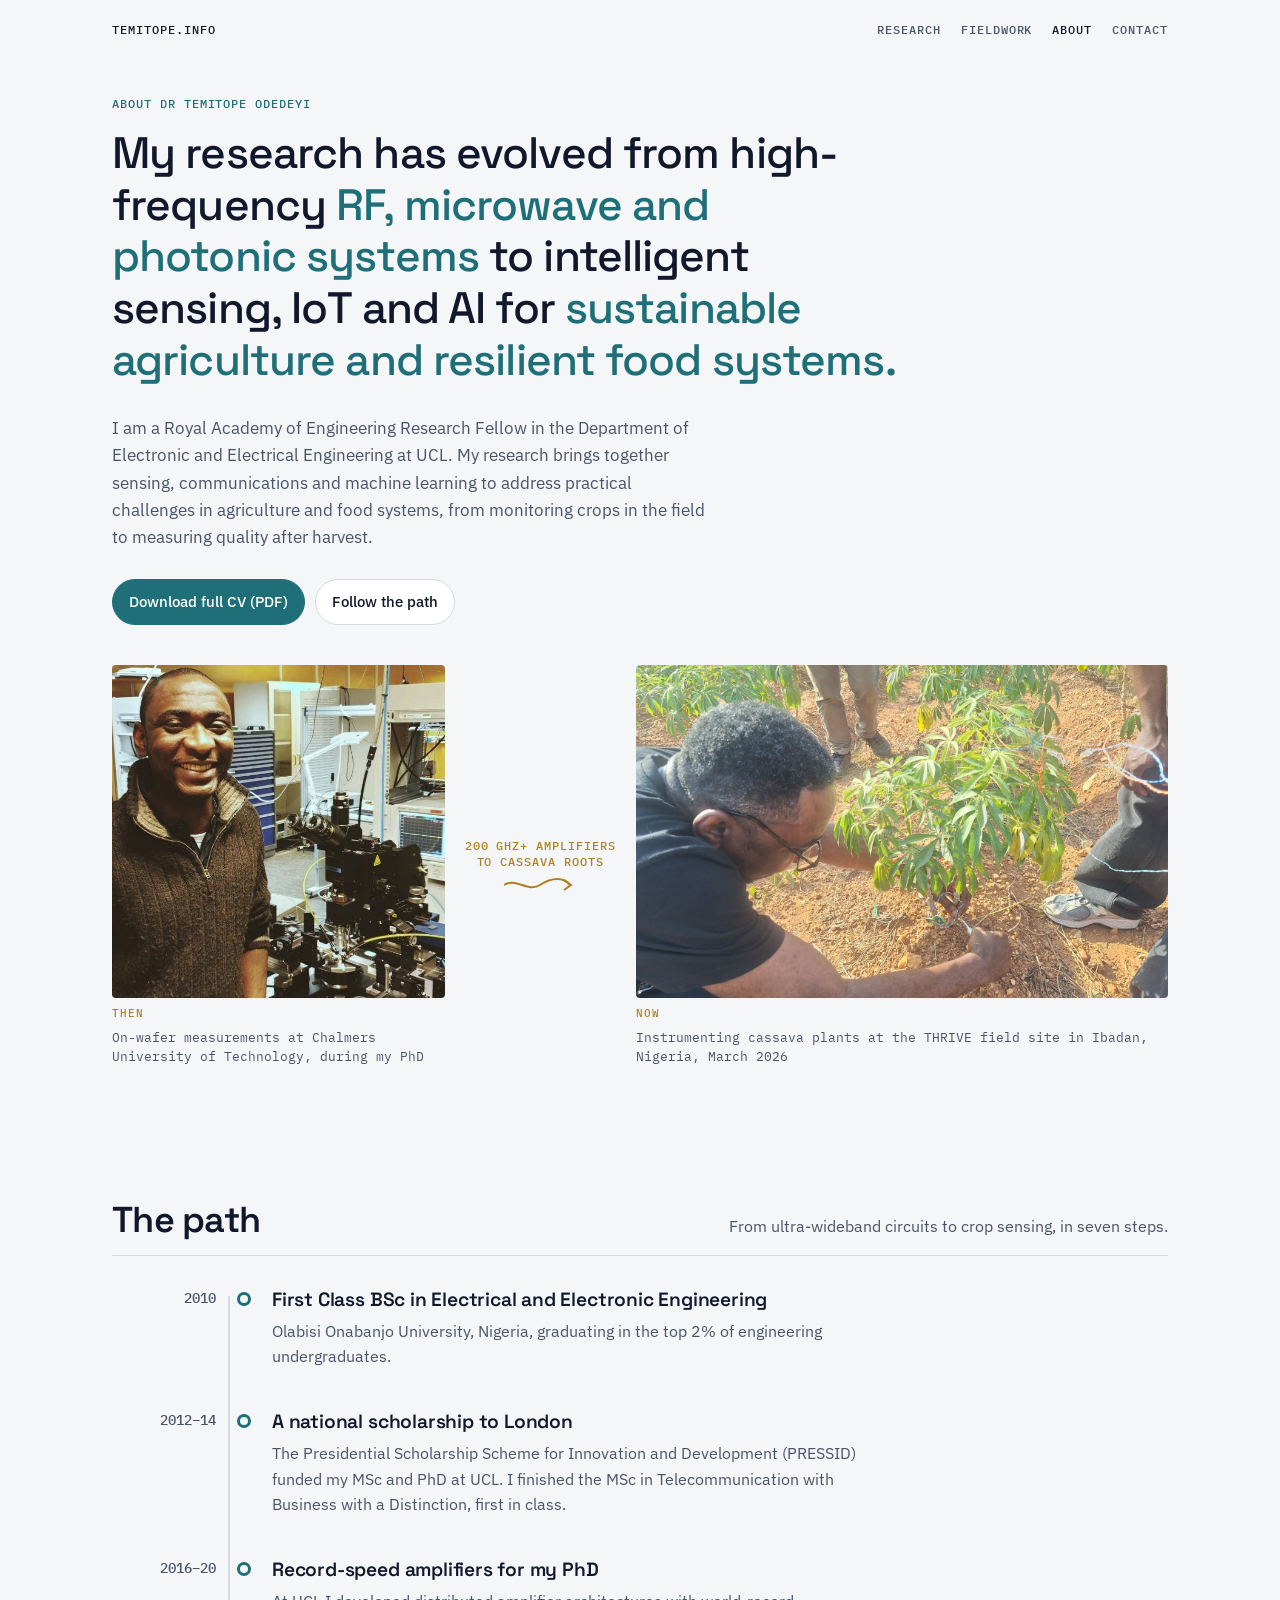
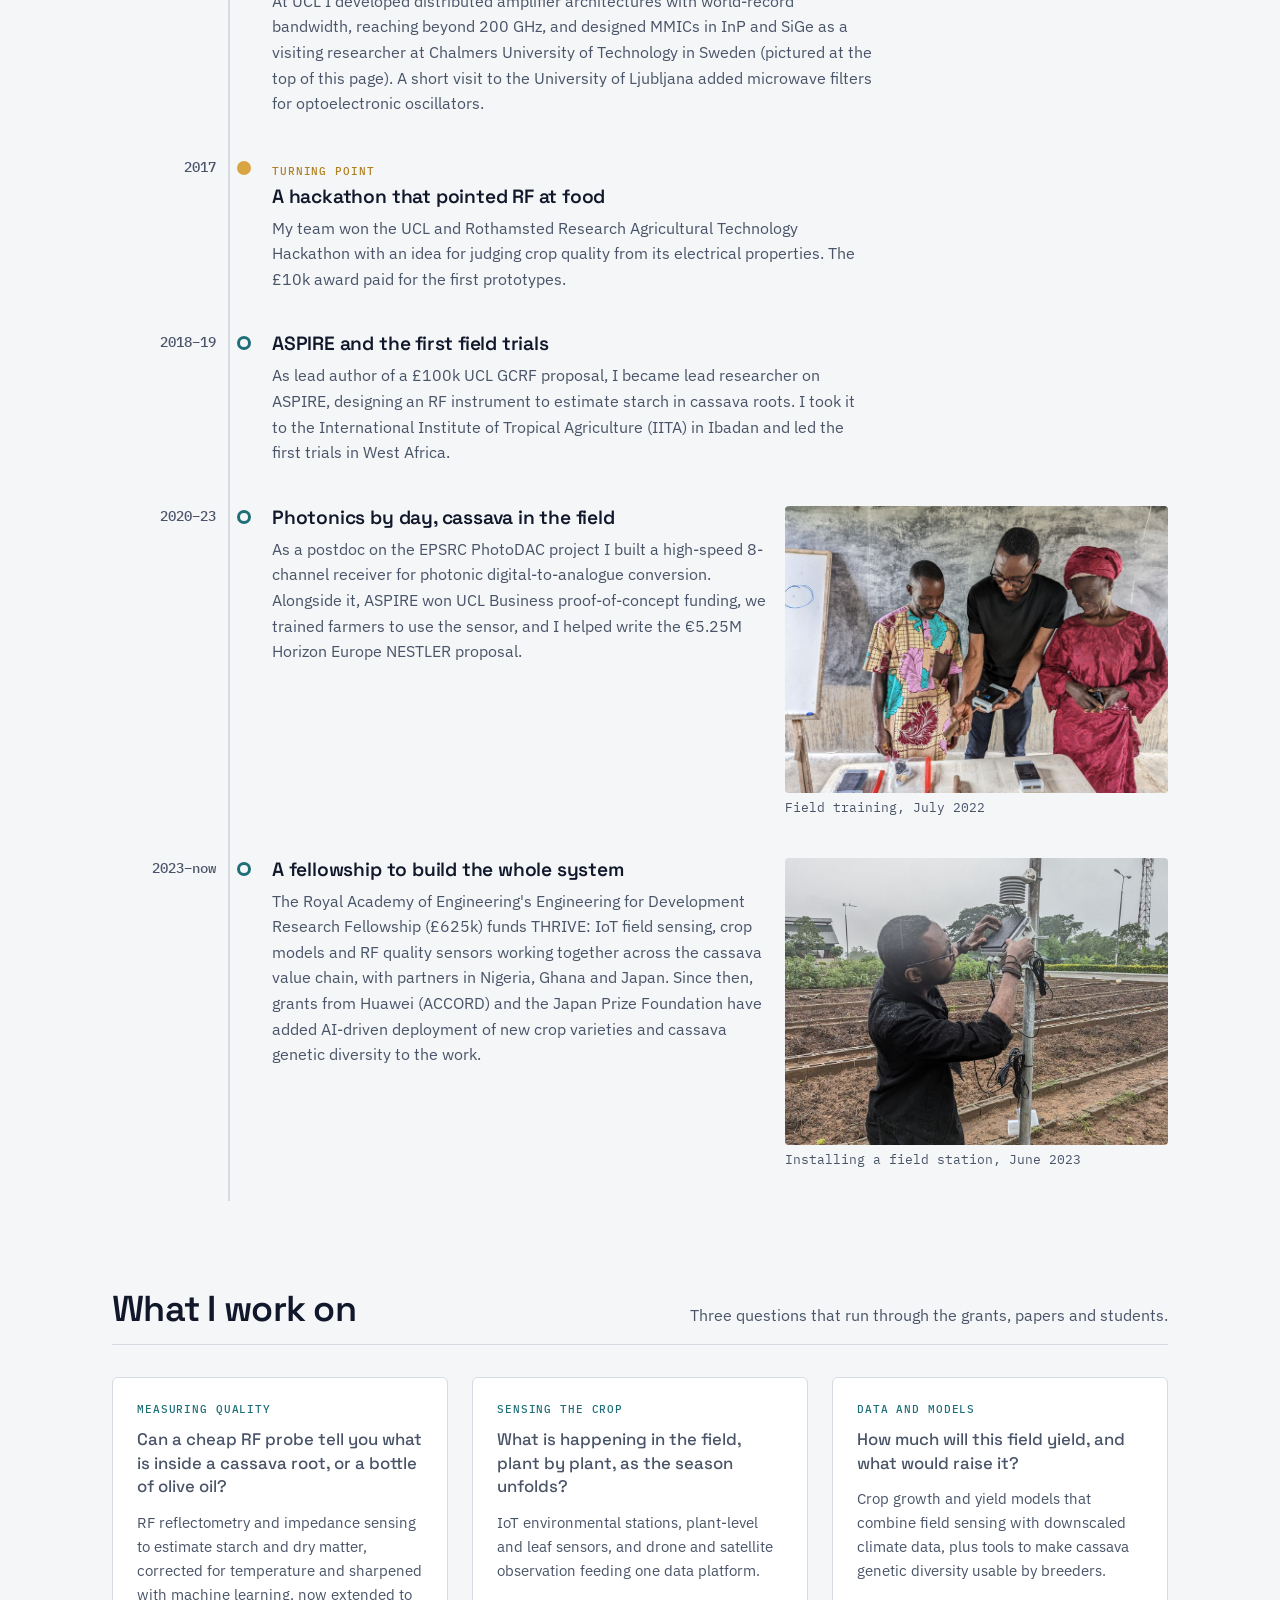
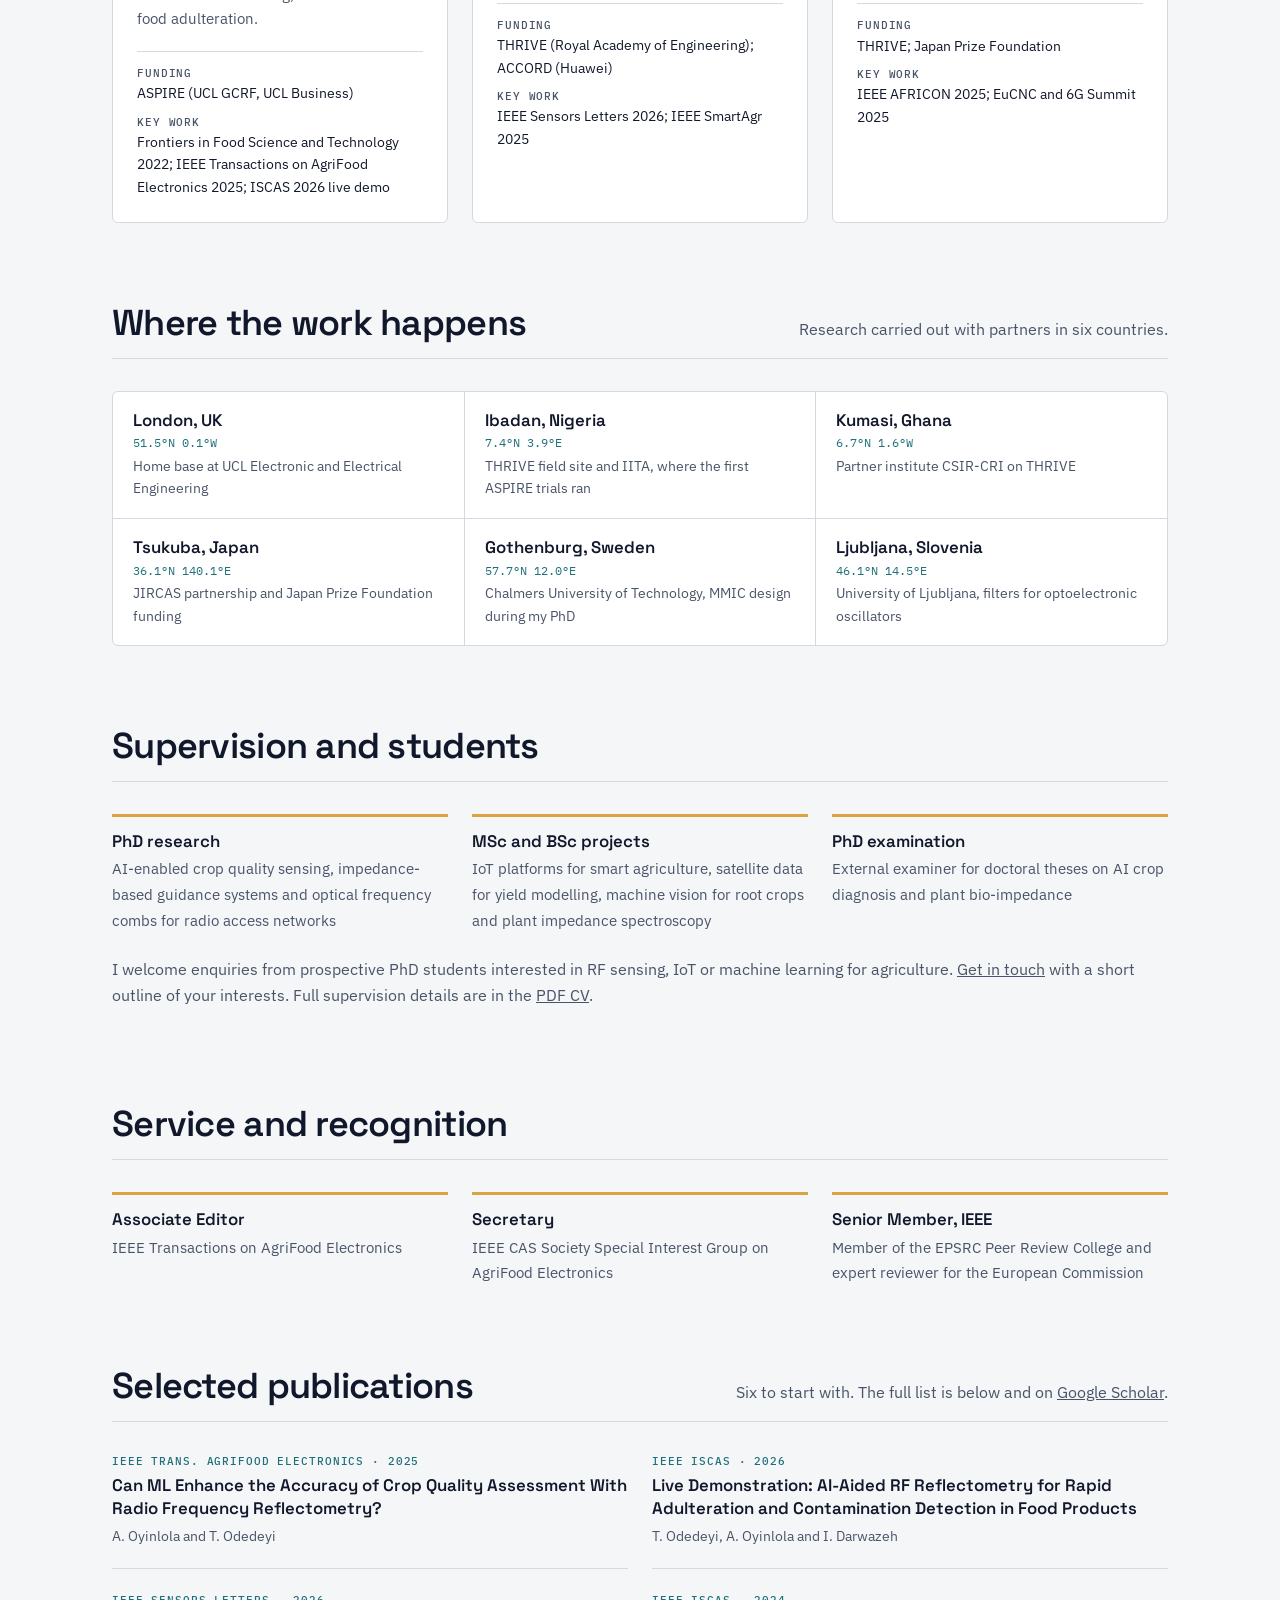
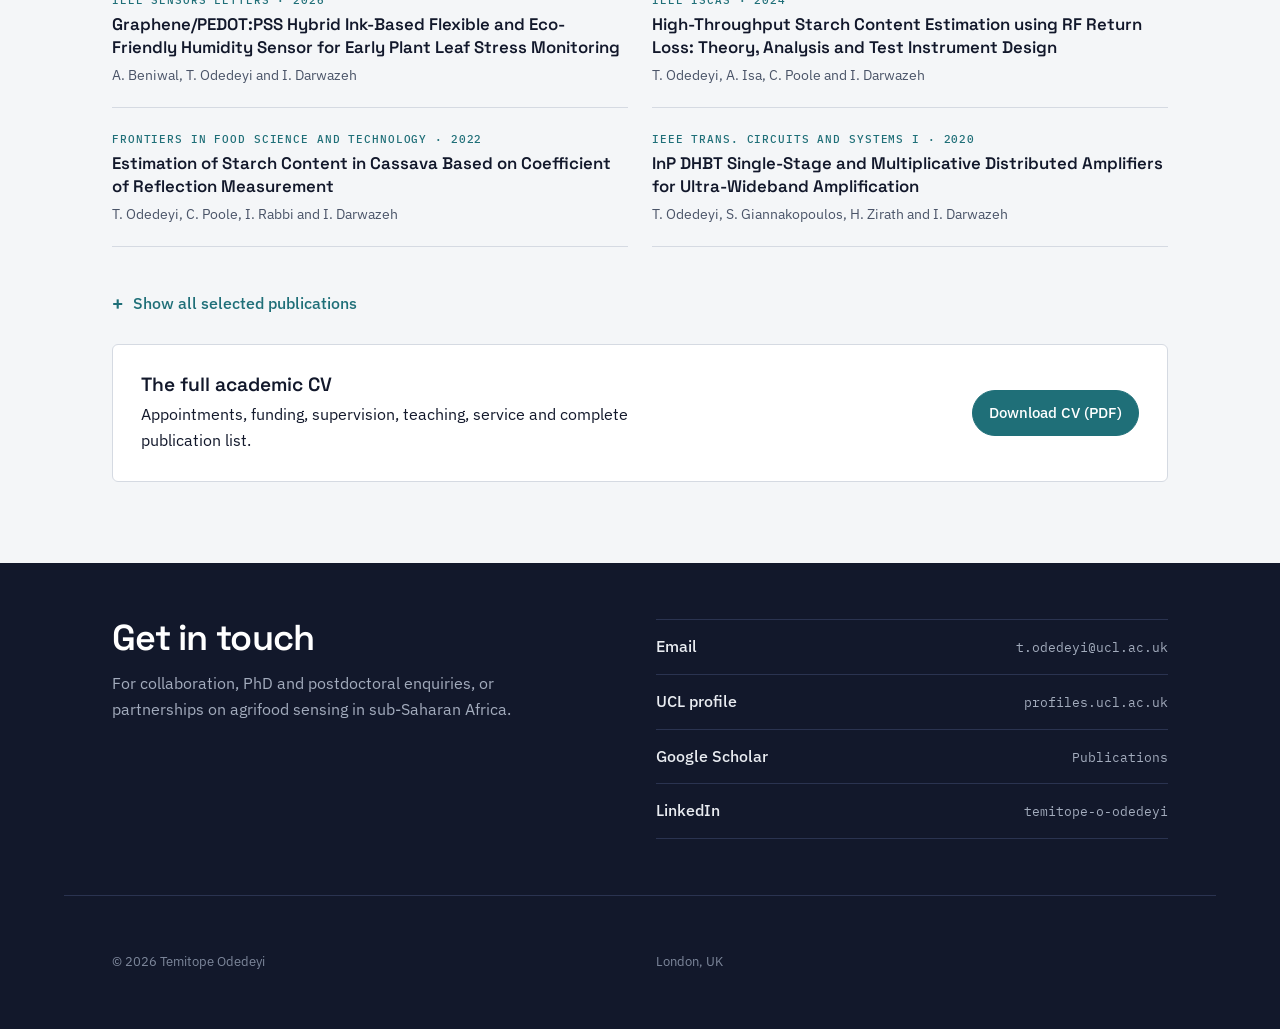
==== commit c12740ed: "Update index.html" ====
--- a/about/index.html
+++ b/about/index.html
@@ -32,7 +32,7 @@
   <section class="about-hero" aria-labelledby="about-title">
     <p class="eyebrow" id="about-title">About Dr Temitope Odedeyi</p>
     <p class="statement">My research has evolved from high-frequency <em>RF, microwave and photonic systems</em> to intelligent sensing, IoT and AI for <em>sustainable agriculture and resilient food systems.</em></p>
-    <p class="lede">I am a Royal Academy of Engineering Research Fellow in the Department of Electronic and Electrical Engineering at UCL. The instincts I built designing amplifiers above 200 GHz now go into low-cost sensors, field networks and crop models that work for farmers and processors in sub-Saharan Africa.</p>
+    <p class="lede">I am a Royal Academy of Engineering Research Fellow in the Department of Electronic and Electrical Engineering at UCL. My research brings together sensing, communications and machine learning to address practical challenges in agriculture and food systems, from monitoring crops in the field to measuring quality after harvest.</p>
     <div class="actions">
       <a class="btn primary" href="/cv.pdf">Download full CV (PDF)</a>
       <a class="btn" href="#path">Follow the path</a>
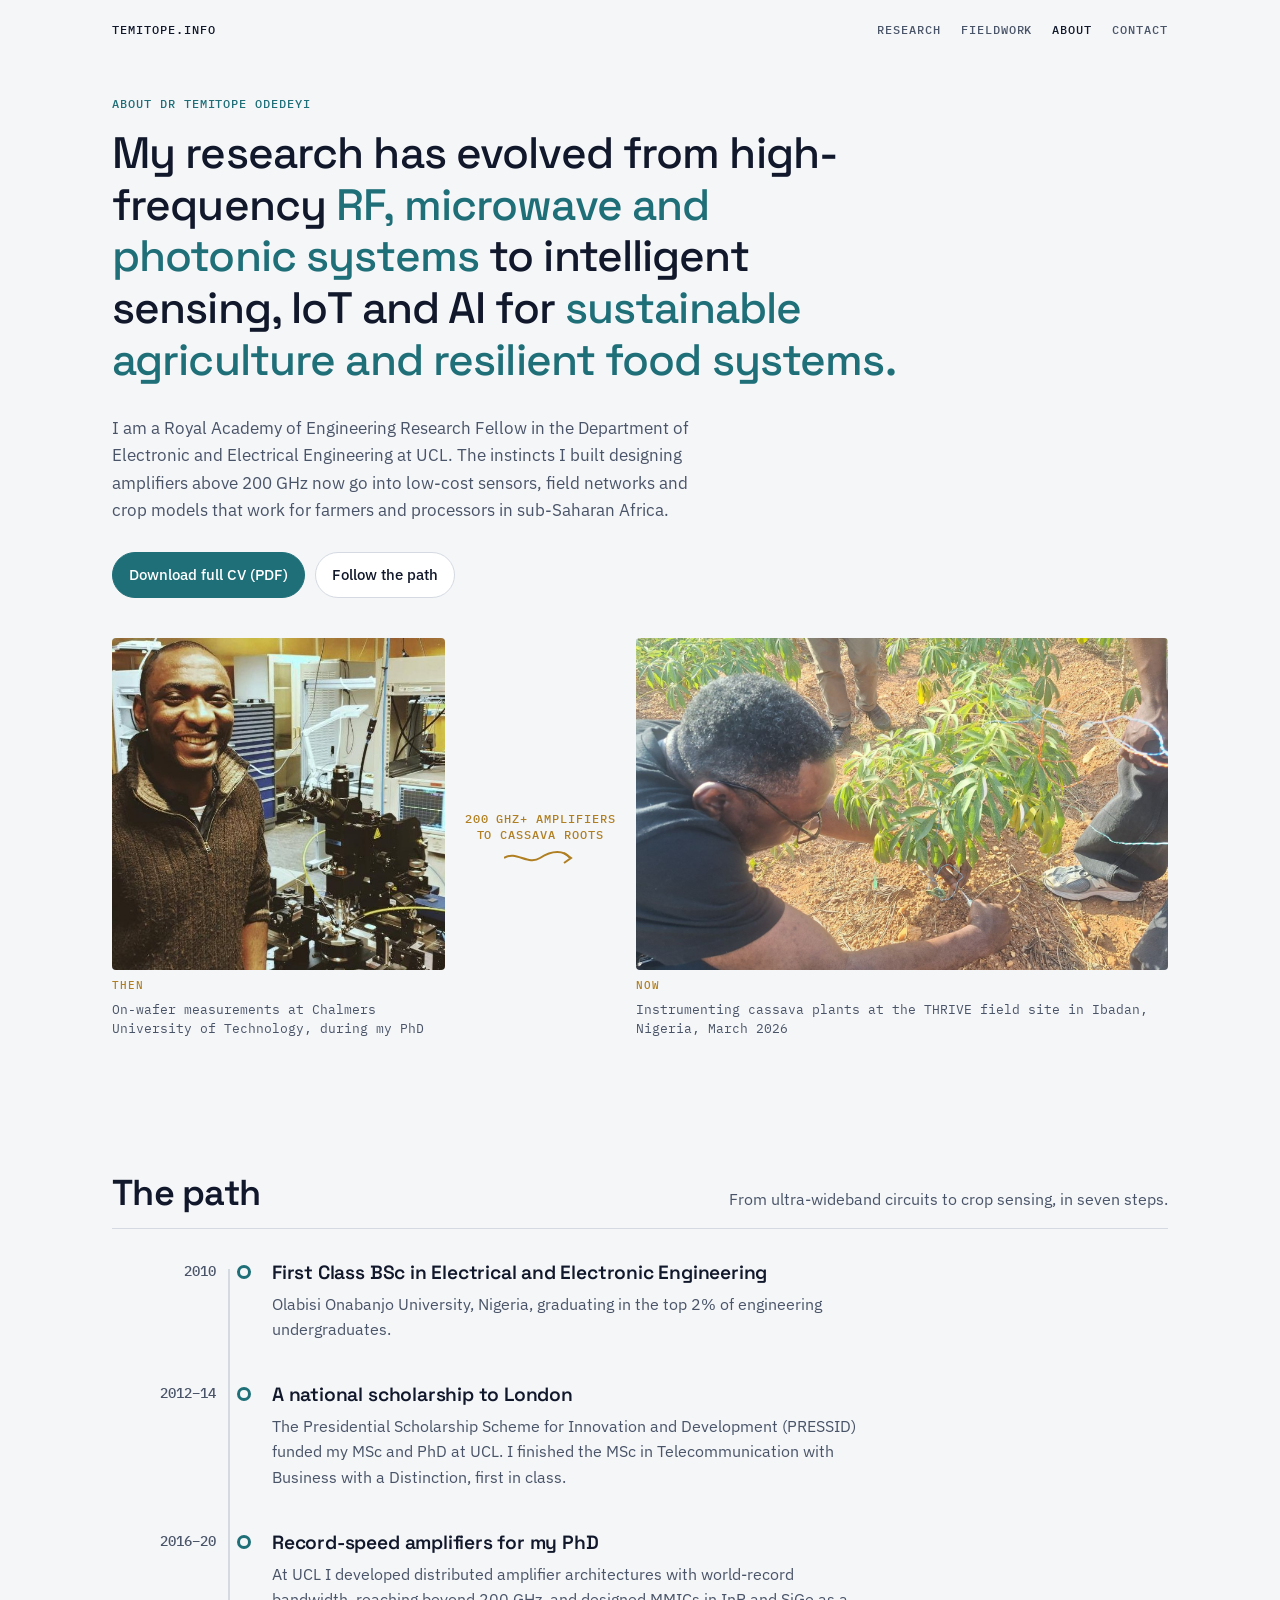
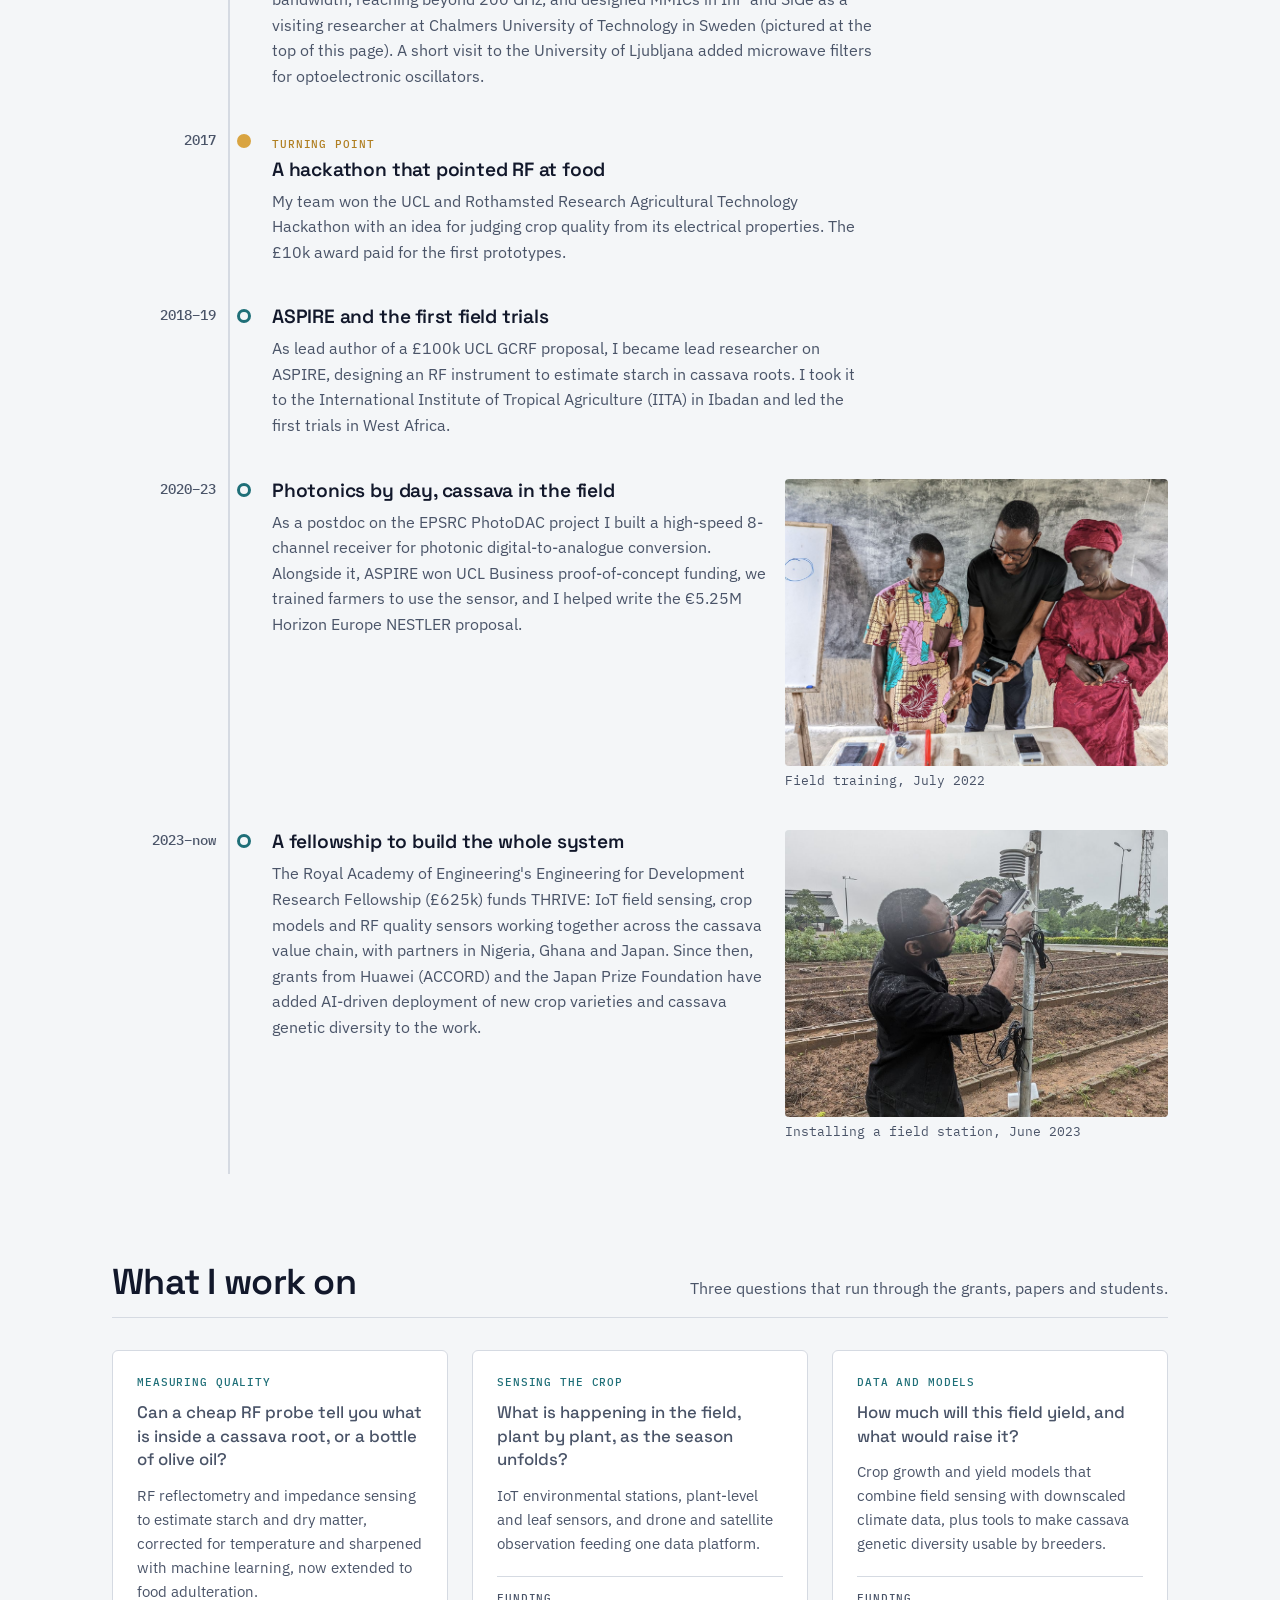
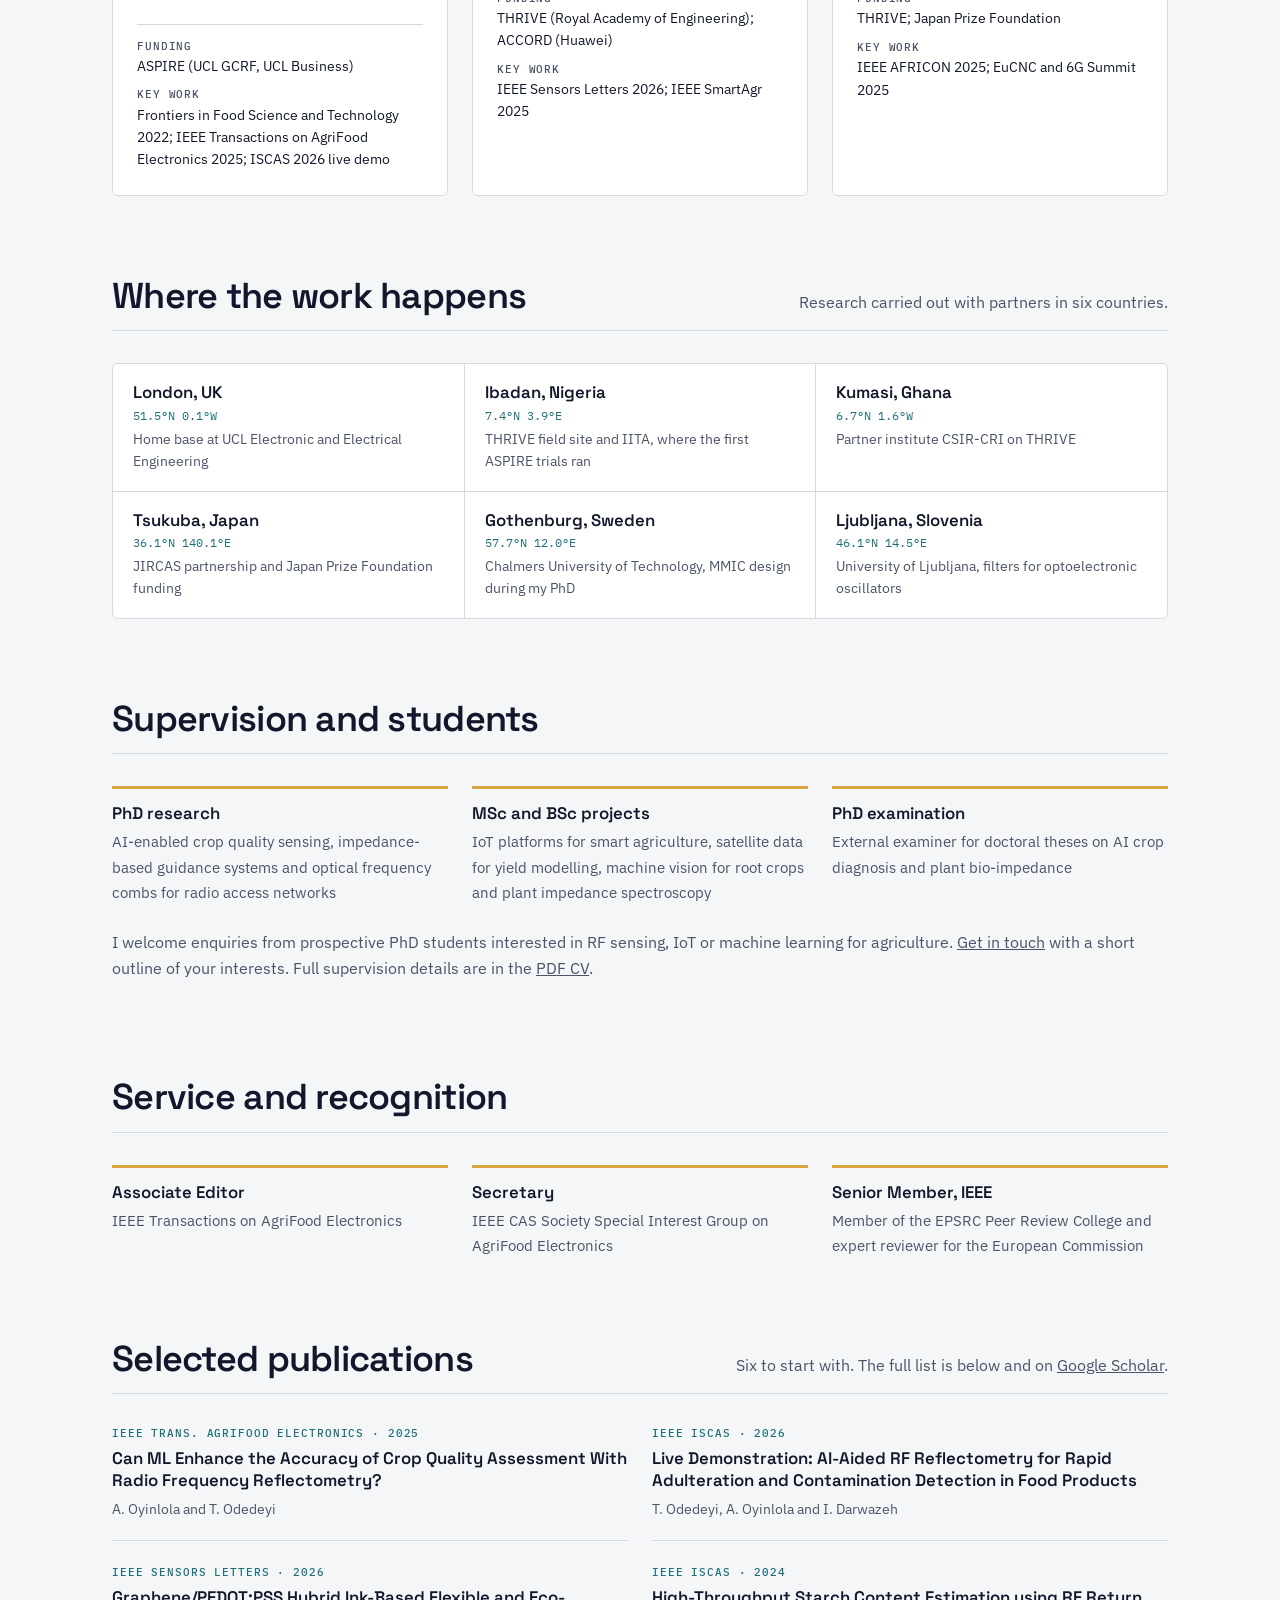
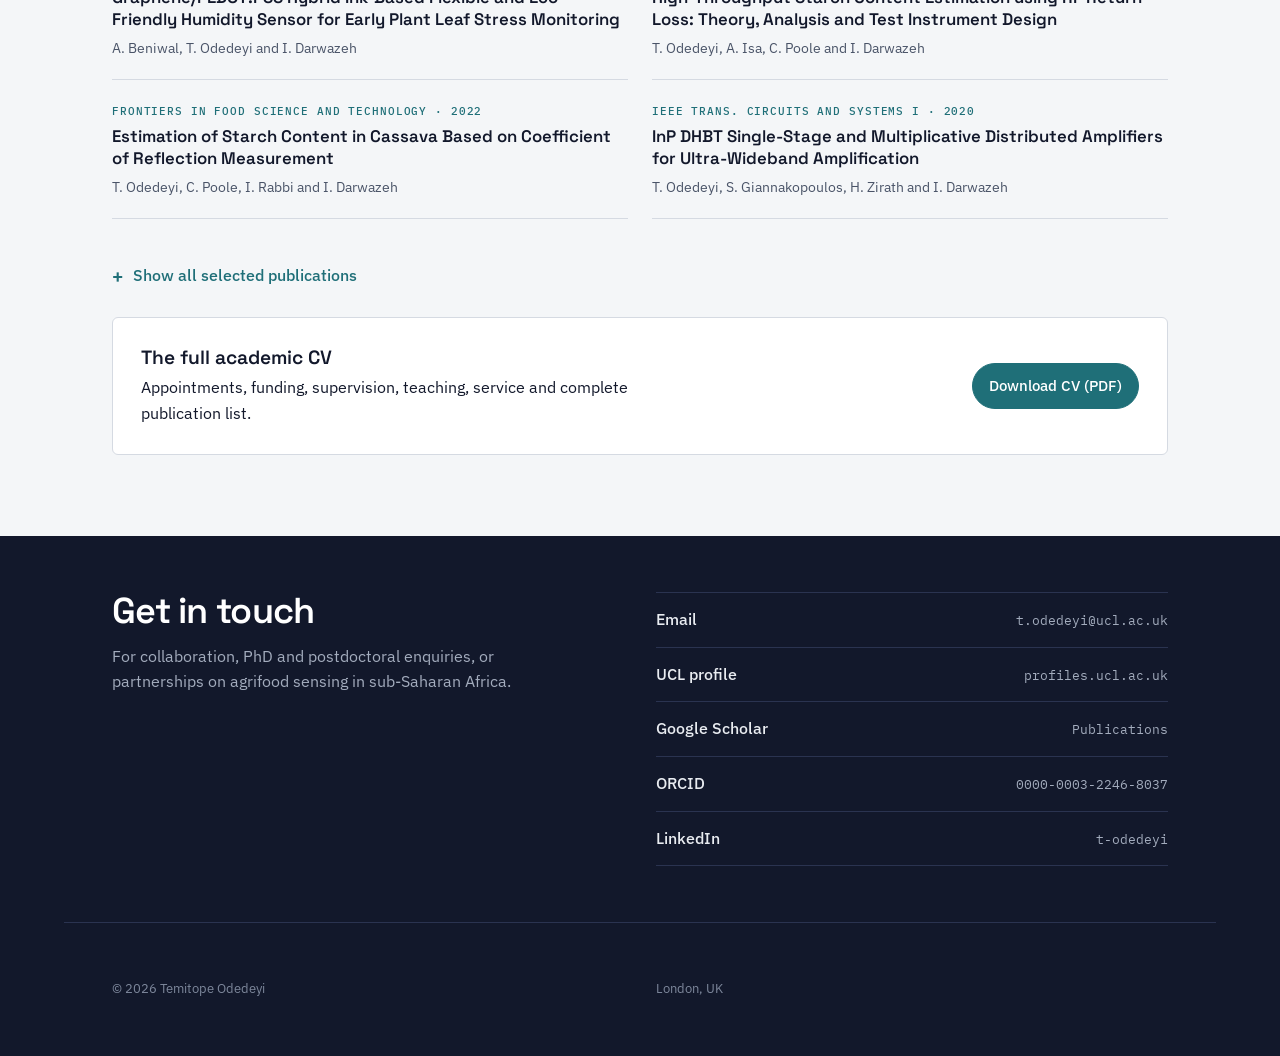
==== commit 751fd8a8: "Add files via upload" ====
--- a/about/index.html
+++ b/about/index.html
@@ -13,6 +13,9 @@
 <link rel="preconnect" href="https://fonts.googleapis.com">
 <link rel="preconnect" href="https://fonts.gstatic.com" crossorigin>
 <link rel="stylesheet" href="https://fonts.googleapis.com/css2?family=IBM+Plex+Mono:wght@400;500&family=IBM+Plex+Sans:wght@400;500;600&family=Space+Grotesk:wght@500;600&display=swap">
+<link rel="icon" href="/favicon.svg" type="image/svg+xml">
+<link rel="icon" href="/favicon-32.png" sizes="32x32" type="image/png">
+<link rel="apple-touch-icon" href="/apple-touch-icon.png">
 <link rel="stylesheet" href="/assets/site.css">
 </head>
 <body>
@@ -32,7 +35,7 @@
   <section class="about-hero" aria-labelledby="about-title">
     <p class="eyebrow" id="about-title">About Dr Temitope Odedeyi</p>
     <p class="statement">My research has evolved from high-frequency <em>RF, microwave and photonic systems</em> to intelligent sensing, IoT and AI for <em>sustainable agriculture and resilient food systems.</em></p>
-    <p class="lede">I am a Royal Academy of Engineering Research Fellow in the Department of Electronic and Electrical Engineering at UCL. My research brings together sensing, communications and machine learning to address practical challenges in agriculture and food systems, from monitoring crops in the field to measuring quality after harvest.</p>
+    <p class="lede">I am a Royal Academy of Engineering Research Fellow in the Department of Electronic and Electrical Engineering at UCL. The instincts I built designing amplifiers above 200 GHz now go into low-cost sensors, field networks and crop models that work for farmers and processors in sub-Saharan Africa.</p>
     <div class="actions">
       <a class="btn primary" href="/cv.pdf">Download full CV (PDF)</a>
       <a class="btn" href="#path">Follow the path</a>
@@ -213,12 +216,12 @@
       <p>Six to start with. The full list is below and on <a href="https://scholar.google.com/citations?user=DP1KbHwAAAAJ">Google Scholar</a>.</p>
     </div>
     <ul class="featured">
-      <li><span class="venue">IEEE Trans. AgriFood Electronics · 2025</span><span class="ttl">Can ML Enhance the Accuracy of Crop Quality Assessment With Radio Frequency Reflectometry?</span><span class="auth">A. Oyinlola and T. Odedeyi</span></li>
+      <li><span class="venue">IEEE Trans. AgriFood Electronics · 2025</span><a class="ttl" href="https://ieeexplore.ieee.org/document/11242139">Can ML Enhance the Accuracy of Crop Quality Assessment With Radio Frequency Reflectometry?</a><span class="auth">A. Oyinlola and T. Odedeyi</span></li>
       <li><span class="venue">IEEE ISCAS · 2026</span><span class="ttl">Live Demonstration: AI-Aided RF Reflectometry for Rapid Adulteration and Contamination Detection in Food Products</span><span class="auth">T. Odedeyi, A. Oyinlola and I. Darwazeh</span></li>
-      <li><span class="venue">IEEE Sensors Letters · 2026</span><span class="ttl">Graphene/PEDOT:PSS Hybrid Ink-Based Flexible and Eco-Friendly Humidity Sensor for Early Plant Leaf Stress Monitoring</span><span class="auth">A. Beniwal, T. Odedeyi and I. Darwazeh</span></li>
-      <li><span class="venue">IEEE ISCAS · 2024</span><span class="ttl">High-Throughput Starch Content Estimation using RF Return Loss: Theory, Analysis and Test Instrument Design</span><span class="auth">T. Odedeyi, A. Isa, C. Poole and I. Darwazeh</span></li>
-      <li><span class="venue">Frontiers in Food Science and Technology · 2022</span><span class="ttl">Estimation of Starch Content in Cassava Based on Coefficient of Reflection Measurement</span><span class="auth">T. Odedeyi, C. Poole, I. Rabbi and I. Darwazeh</span></li>
-      <li><span class="venue">IEEE Trans. Circuits and Systems I · 2020</span><span class="ttl">InP DHBT Single-Stage and Multiplicative Distributed Amplifiers for Ultra-Wideband Amplification</span><span class="auth">T. Odedeyi, S. Giannakopoulos, H. Zirath and I. Darwazeh</span></li>
+      <li><span class="venue">IEEE Sensors Letters · 2026</span><a class="ttl" href="https://ieeexplore.ieee.org/document/11347513">Graphene/PEDOT:PSS Hybrid Ink-Based Flexible and Eco-Friendly Humidity Sensor for Early Plant Leaf Stress Monitoring</a><span class="auth">A. Beniwal, T. Odedeyi and I. Darwazeh</span></li>
+      <li><span class="venue">IEEE ISCAS · 2024</span><a class="ttl" href="https://ieeexplore.ieee.org/document/10558402">High-Throughput Starch Content Estimation using RF Return Loss: Theory, Analysis and Test Instrument Design</a><span class="auth">T. Odedeyi, A. Isa, C. Poole and I. Darwazeh</span></li>
+      <li><span class="venue">Frontiers in Food Science and Technology · 2022</span><a class="ttl" href="https://doi.org/10.3389/frfst.2022.878023">Estimation of Starch Content in Cassava Based on Coefficient of Reflection Measurement</a><span class="auth">T. Odedeyi, C. Poole, I. Rabbi and I. Darwazeh</span></li>
+      <li><span class="venue">IEEE Trans. Circuits and Systems I · 2020</span><a class="ttl" href="https://doi.org/10.1109/TCSI.2020.3025487">InP DHBT Single-Stage and Multiplicative Distributed Amplifiers for Ultra-Wideband Amplification</a><span class="auth">T. Odedeyi, S. Giannakopoulos, H. Zirath and I. Darwazeh</span></li>
     </ul>
 
     <details class="all-pubs">
@@ -273,7 +276,8 @@
       <li><a href="mailto:t.odedeyi@ucl.ac.uk">Email <small>t.odedeyi@ucl.ac.uk</small></a></li>
       <li><a href="https://profiles.ucl.ac.uk/56271-temitope-odedeyi">UCL profile <small>profiles.ucl.ac.uk</small></a></li>
       <li><a href="https://scholar.google.com/citations?user=DP1KbHwAAAAJ">Google Scholar <small>Publications</small></a></li>
-      <li><a href="https://uk.linkedin.com/in/temitope-o-odedeyi">LinkedIn <small>temitope-o-odedeyi</small></a></li>
+      <li><a href="https://orcid.org/0000-0003-2246-8037">ORCID <small>0000-0003-2246-8037</small></a></li>
+      <li><a href="https://www.linkedin.com/in/t-odedeyi/">LinkedIn <small>t-odedeyi</small></a></li>
     </ul>
   </div>
   <div class="wrap foot">
--- a/assets/site.css
+++ b/assets/site.css
@@ -594,3 +594,15 @@
 
   .pub-group { font: 500 0.75rem/1.3 var(--mono); letter-spacing: 0.08em; text-transform: uppercase; color: var(--accent); margin: 8px 0 14px; }
   .pubs + .pub-group { margin-top: 32px; }
+
+  /* organisers + linked titles */
+  .featured a.ttl { text-decoration: none; color: var(--fg); }
+  .featured a.ttl:hover { color: var(--accent); text-decoration: underline; text-underline-offset: 3px; }
+  .press { display: grid; grid-template-columns: minmax(0, 2fr) minmax(0, 1fr); gap: 32px; align-items: start; }
+  .bios { display: grid; gap: 20px; }
+  .bio { background: var(--surface); border: 1px solid var(--rule); border-radius: 6px; padding: 20px 24px; }
+  .bio p { margin: 10px 0 0; max-width: 70ch; user-select: all; }
+  .headshot { margin: 0; display: grid; gap: 14px; }
+  .headshot img { width: 100%; aspect-ratio: 4 / 5; object-fit: cover; object-position: 50% 20%; border-radius: 4px; }
+  .headshot .btn { justify-content: center; text-align: center; }
+  @media (max-width: 720px) { .press { grid-template-columns: 1fr; } .headshot { max-width: 320px; } }
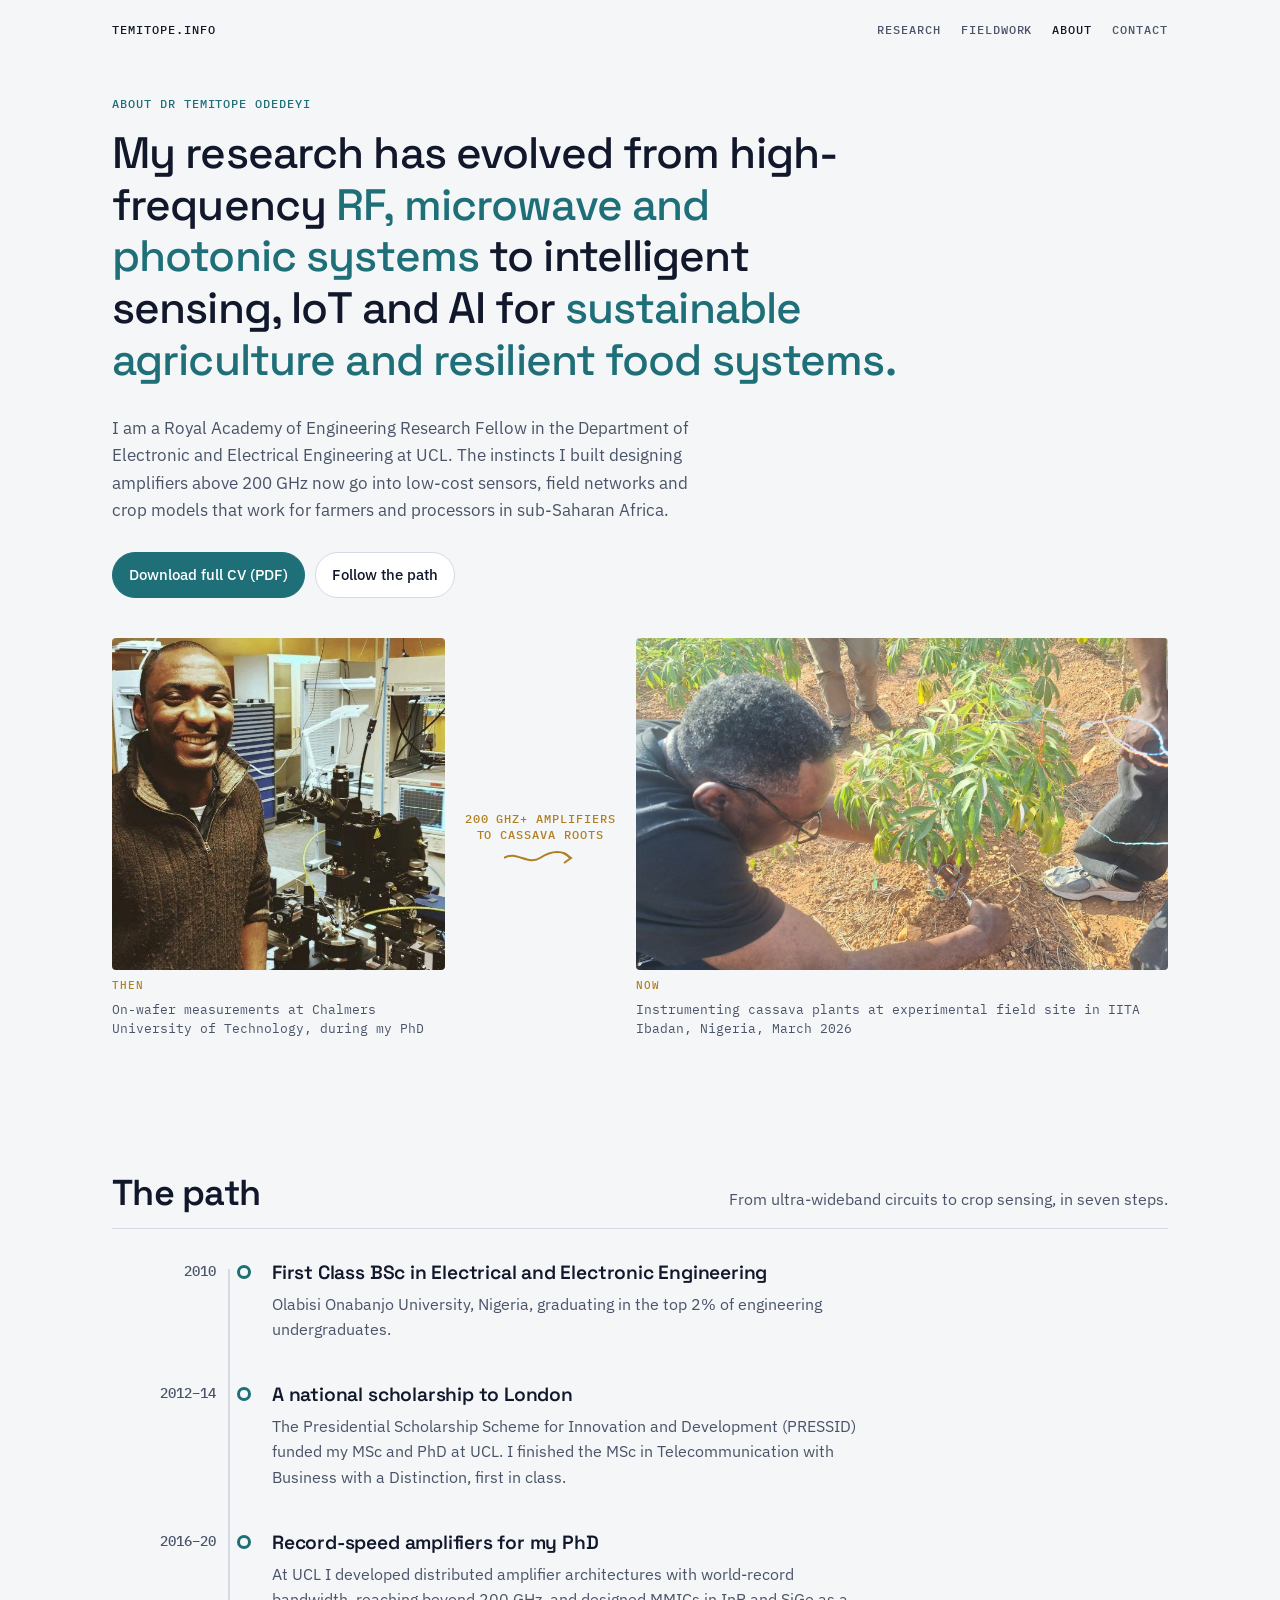
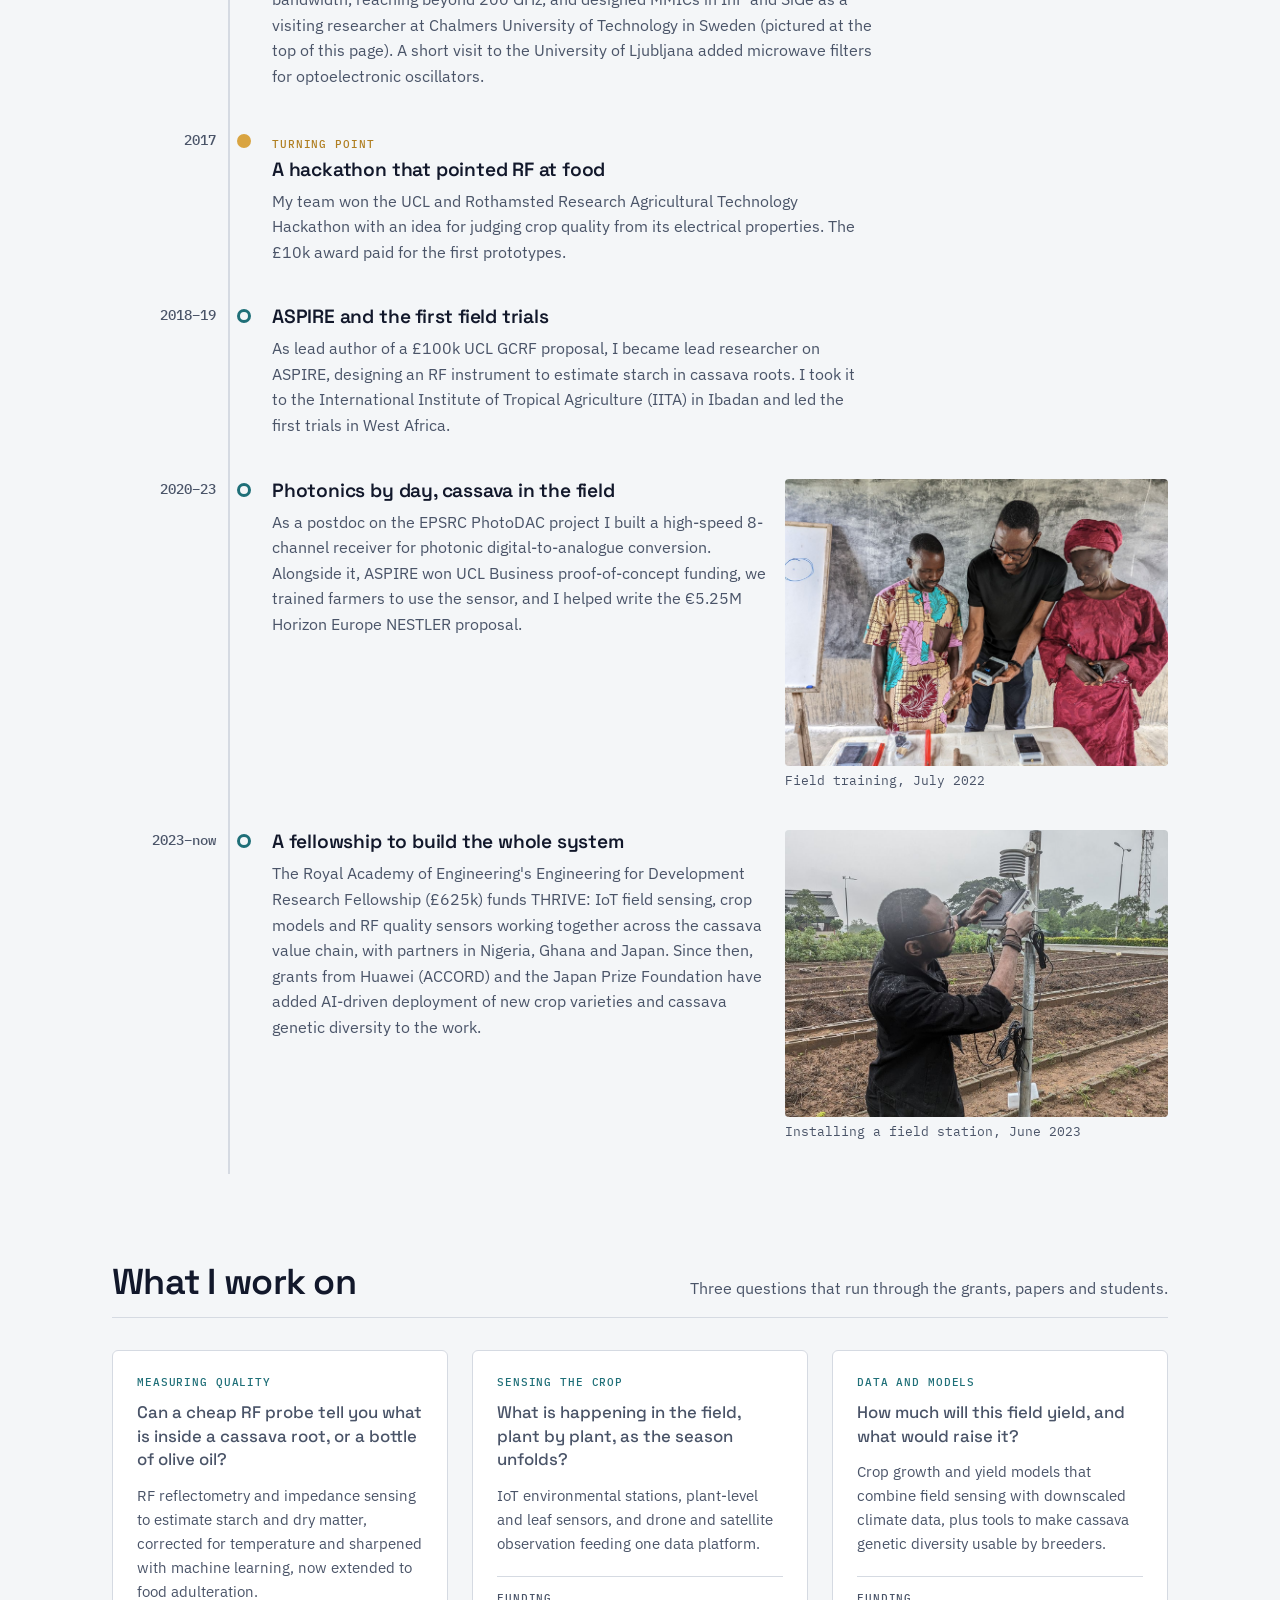
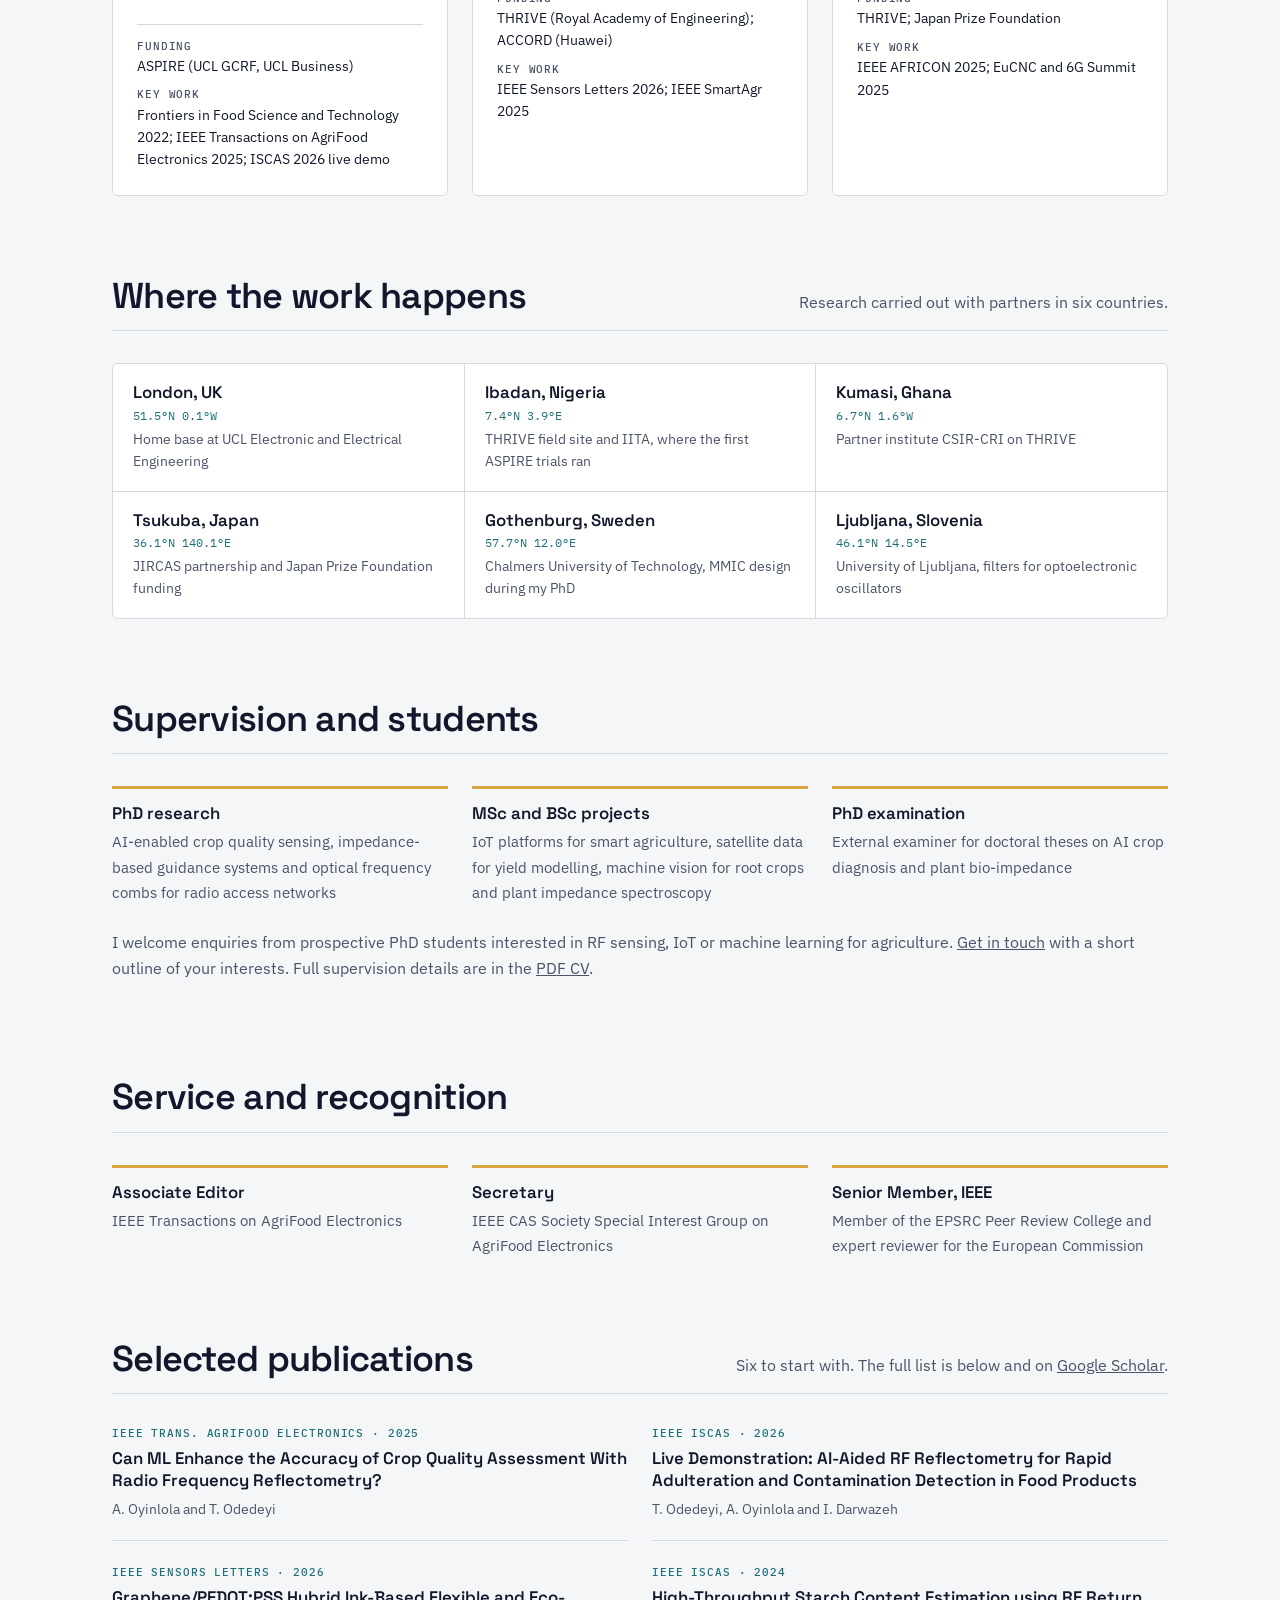
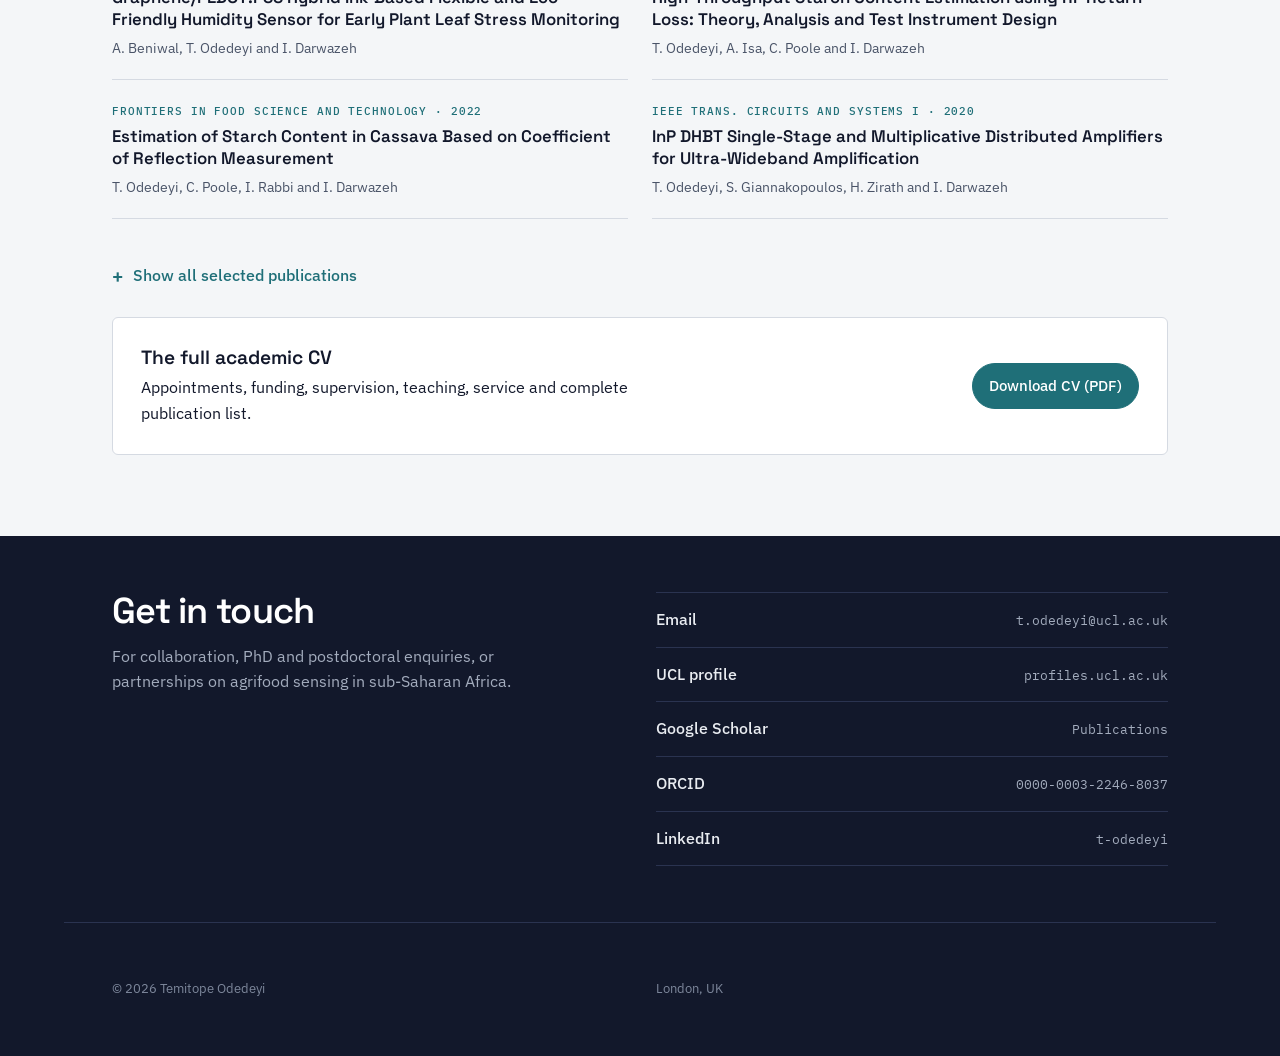
==== commit 3d3926cf: "Update index.html" ====
--- a/about/index.html
+++ b/about/index.html
@@ -54,7 +54,7 @@
       <figure class="now">
         <img src="/images/cassava-plot.jpg" width="1600" height="900" alt="Temitope Odedeyi fixing a sensor at the base of a cassava plant in a field">
         <span class="stamp">Now</span>
-        <figcaption>Instrumenting cassava plants at the THRIVE field site in Ibadan, Nigeria, March 2026</figcaption>
+        <figcaption>Instrumenting cassava plants at experimental field site in IITA Ibadan, Nigeria, March 2026</figcaption>
       </figure>
     </div>
   </section>
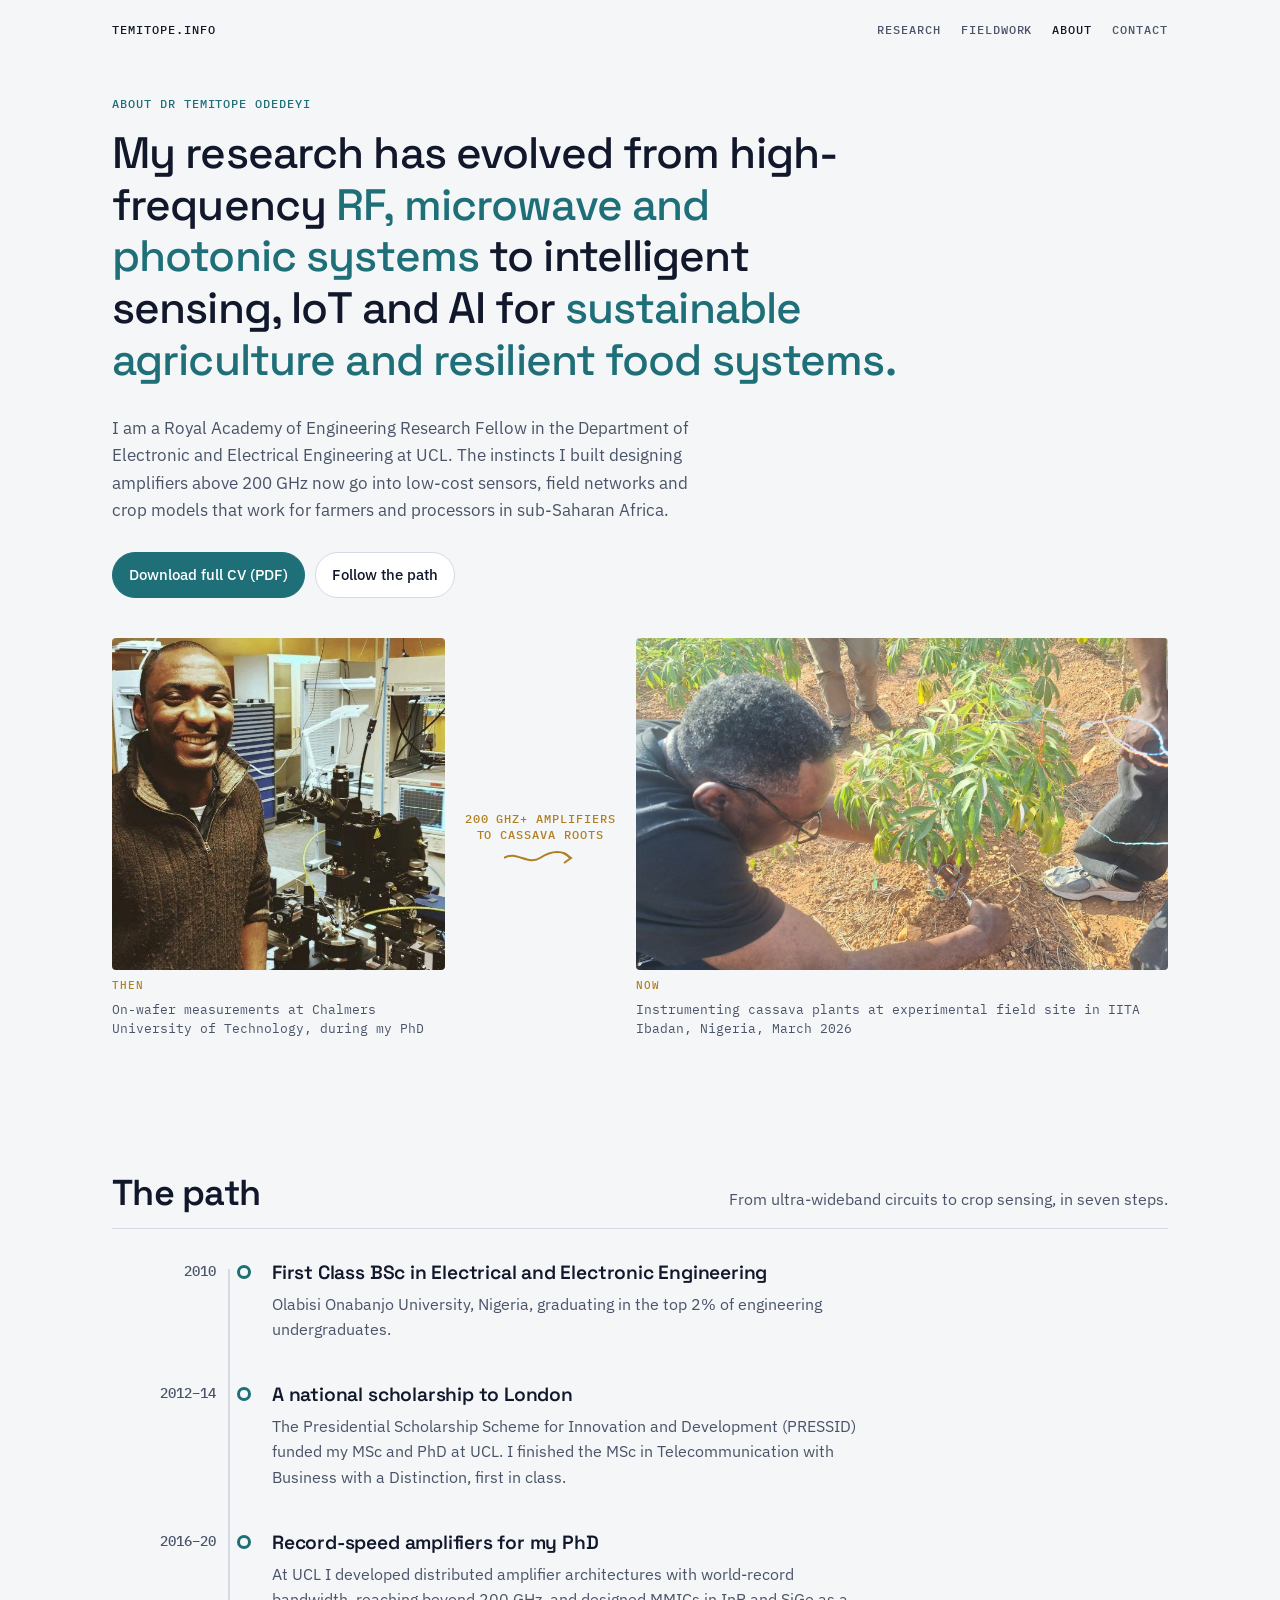
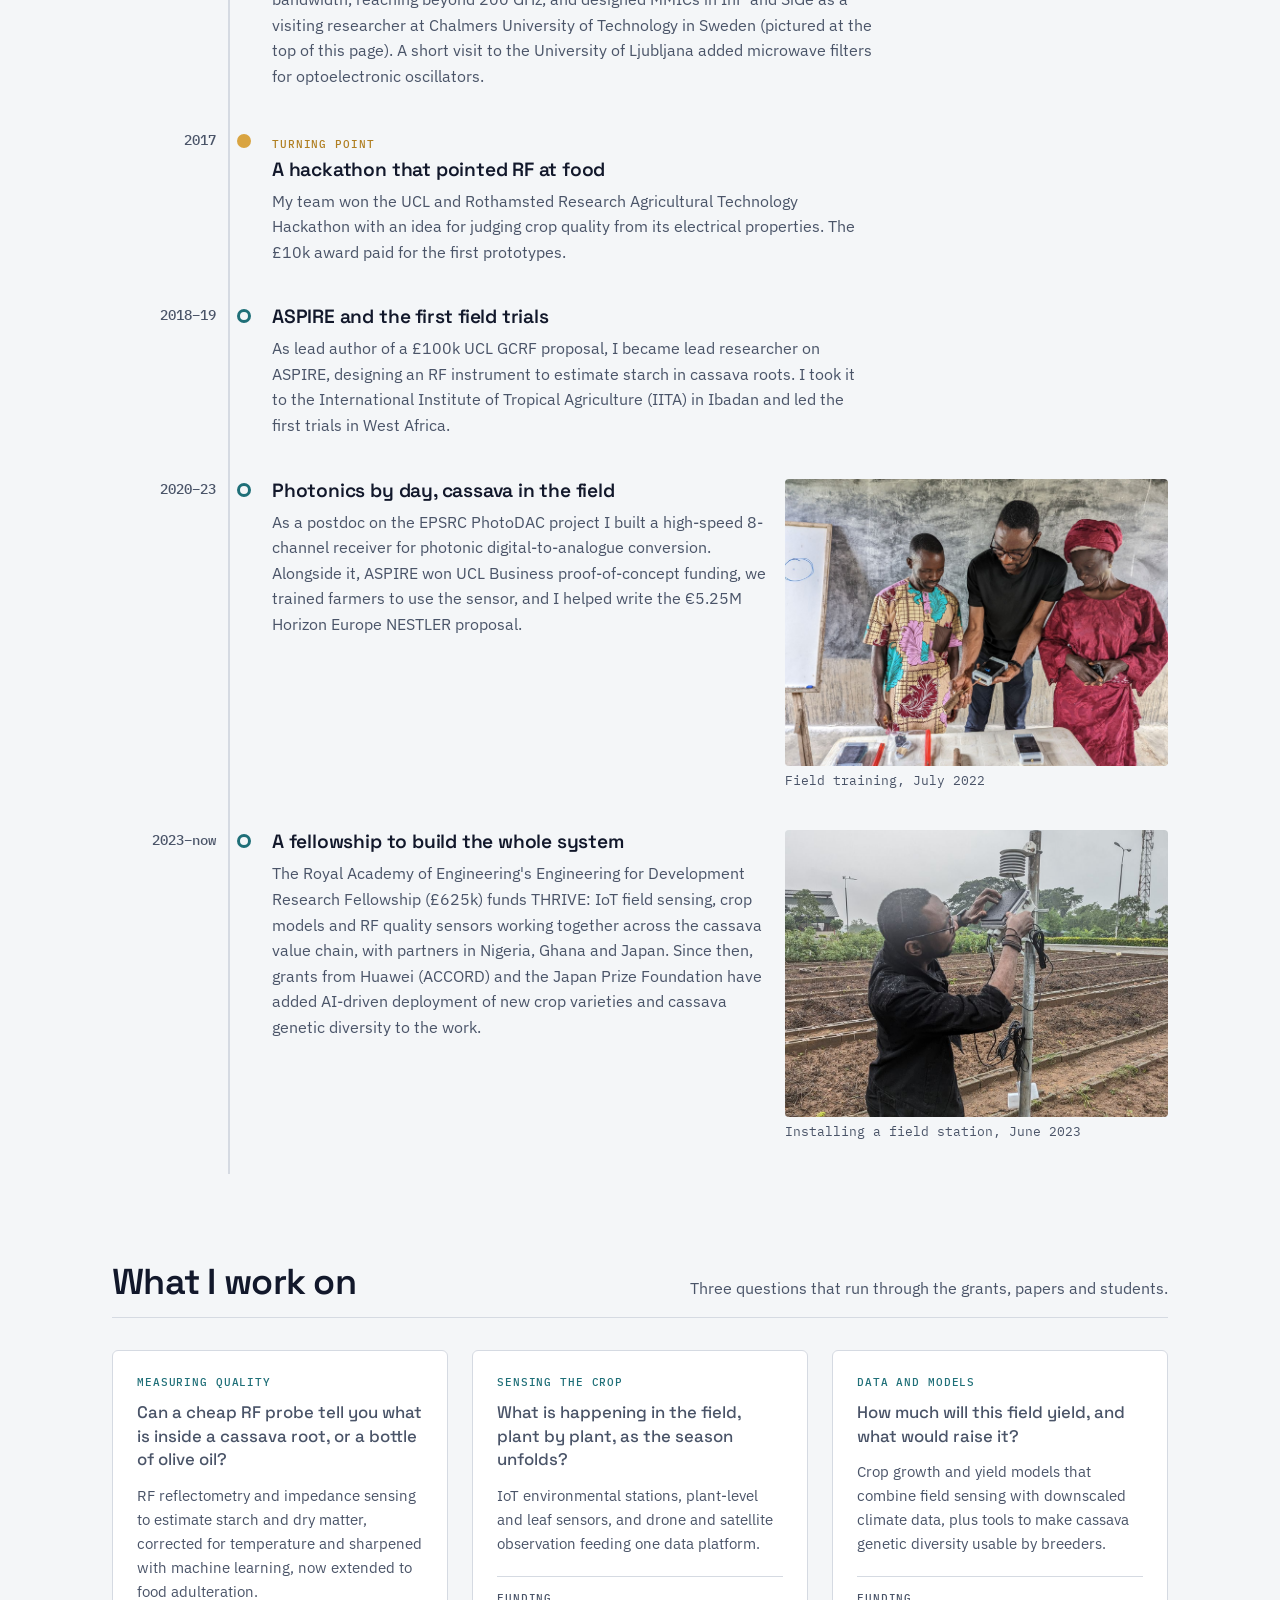
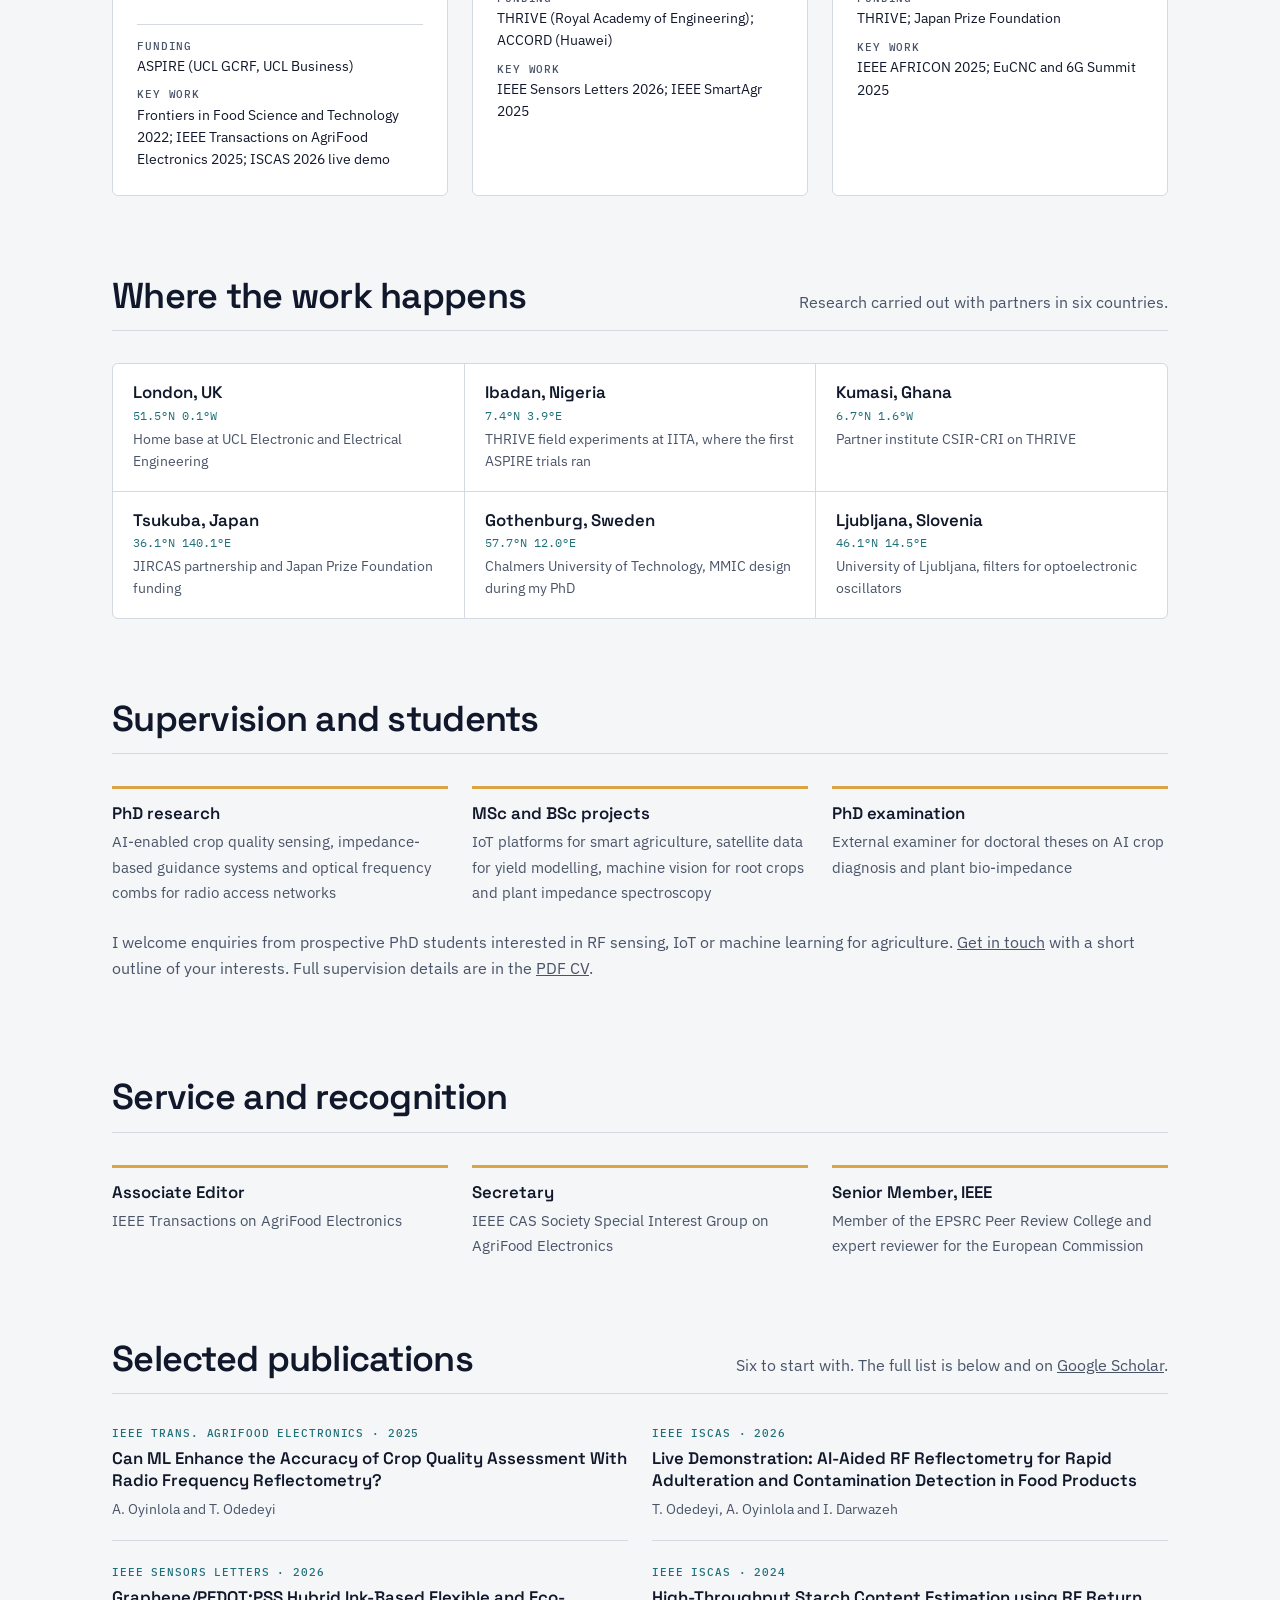
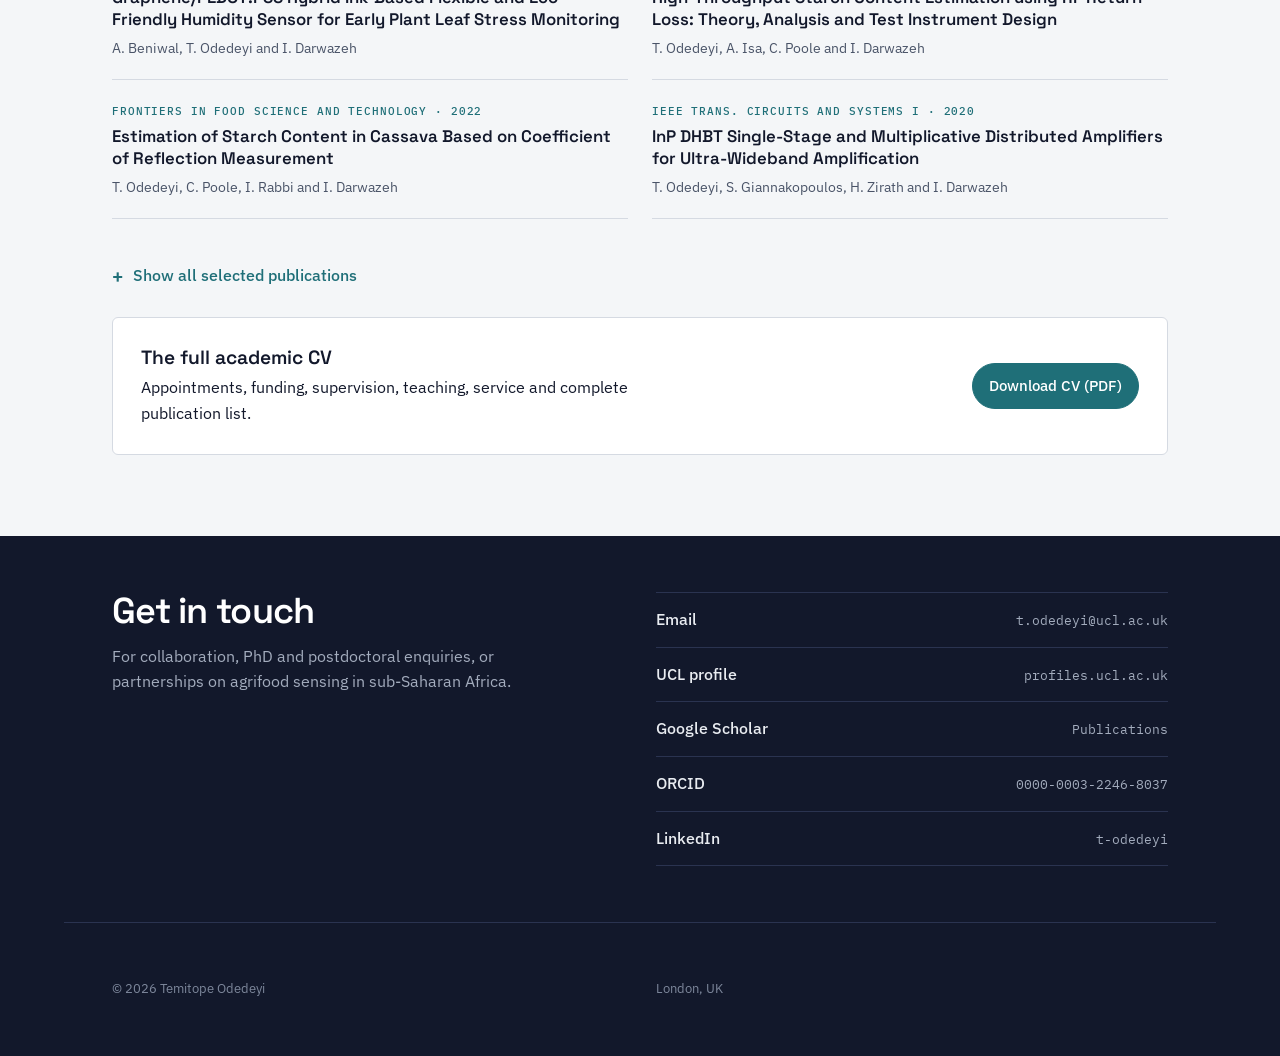
==== commit 8ba7d149: "Update index.html" ====
--- a/about/index.html
+++ b/about/index.html
@@ -176,7 +176,7 @@
     </div>
     <ul class="places">
       <li><strong>London, UK</strong><span class="coord">51.5°N 0.1°W</span><span>Home base at UCL Electronic and Electrical Engineering</span></li>
-      <li><strong>Ibadan, Nigeria</strong><span class="coord">7.4°N 3.9°E</span><span>THRIVE field site and IITA, where the first ASPIRE trials ran</span></li>
+      <li><strong>Ibadan, Nigeria</strong><span class="coord">7.4°N 3.9°E</span><span>THRIVE field experiments at IITA, where the first ASPIRE trials ran</span></li>
       <li><strong>Kumasi, Ghana</strong><span class="coord">6.7°N 1.6°W</span><span>Partner institute CSIR-CRI on THRIVE</span></li>
       <li><strong>Tsukuba, Japan</strong><span class="coord">36.1°N 140.1°E</span><span>JIRCAS partnership and Japan Prize Foundation funding</span></li>
       <li><strong>Gothenburg, Sweden</strong><span class="coord">57.7°N 12.0°E</span><span>Chalmers University of Technology, MMIC design during my PhD</span></li>
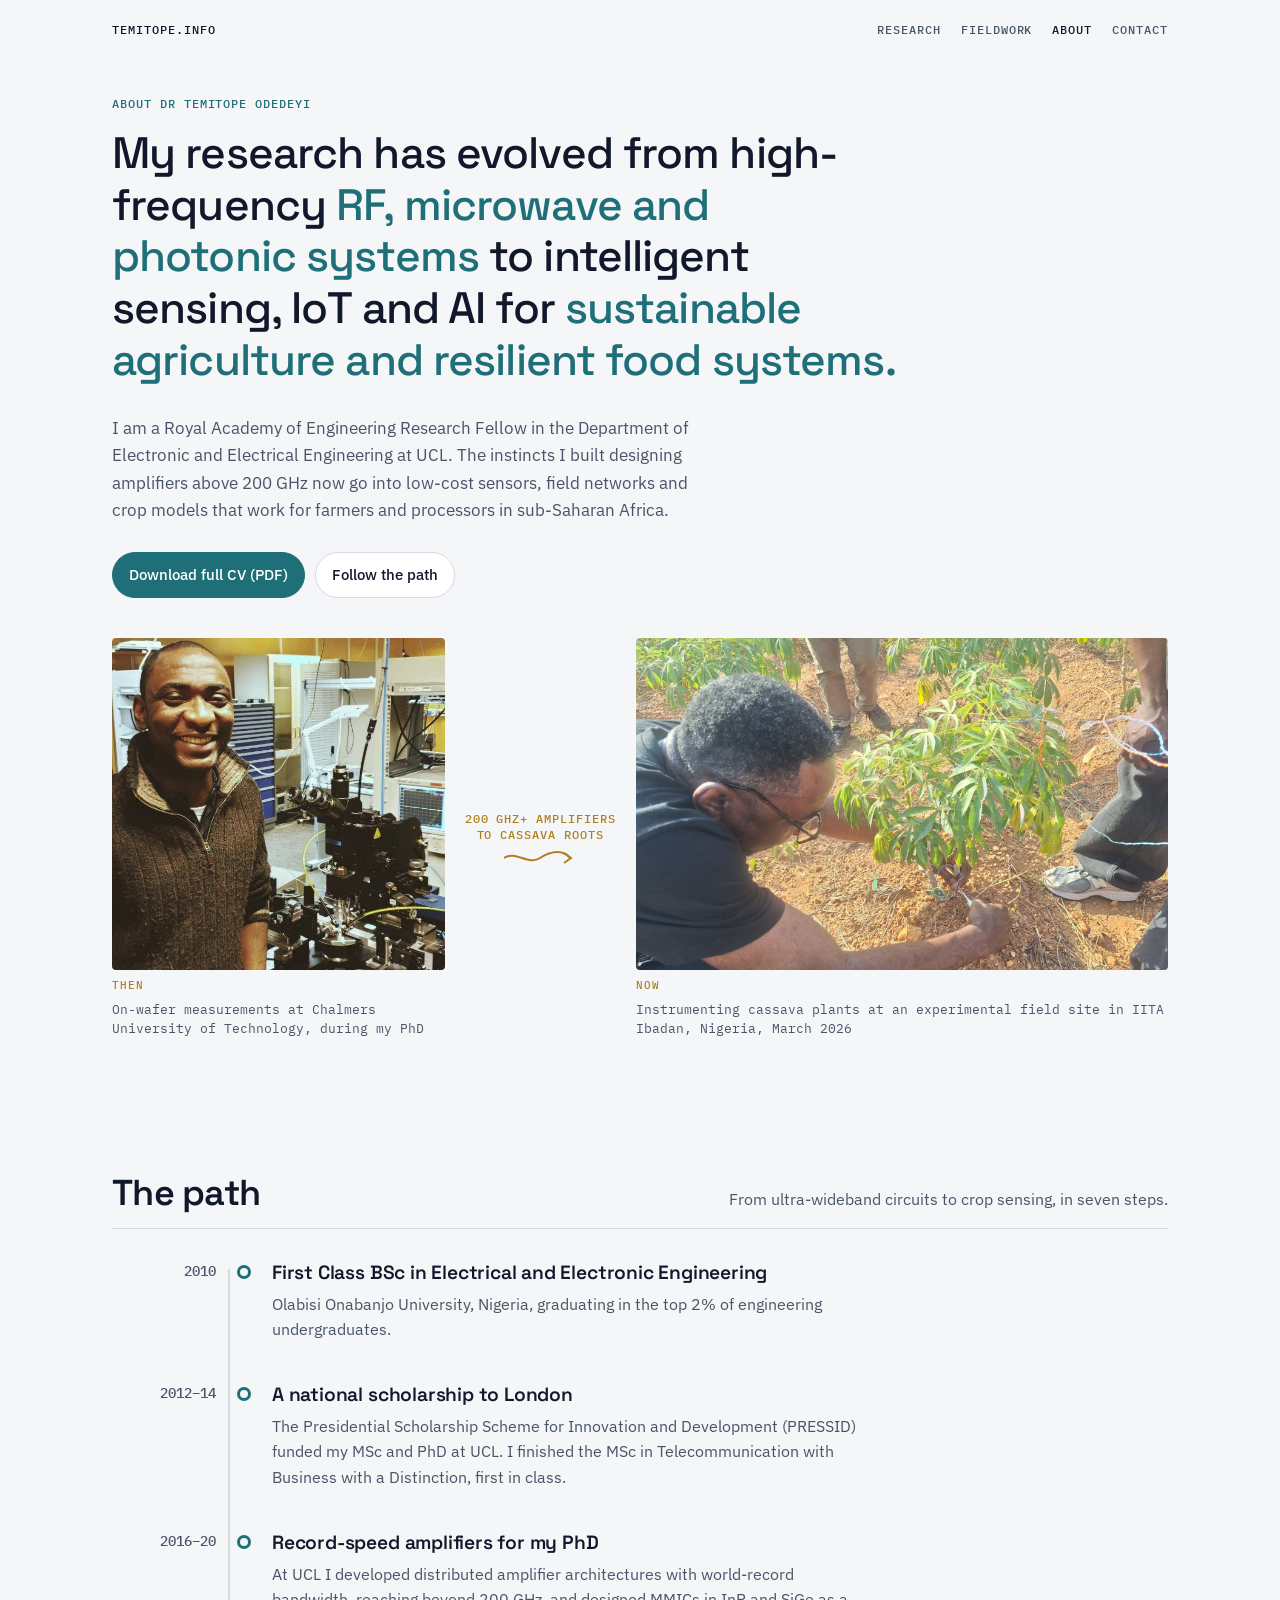
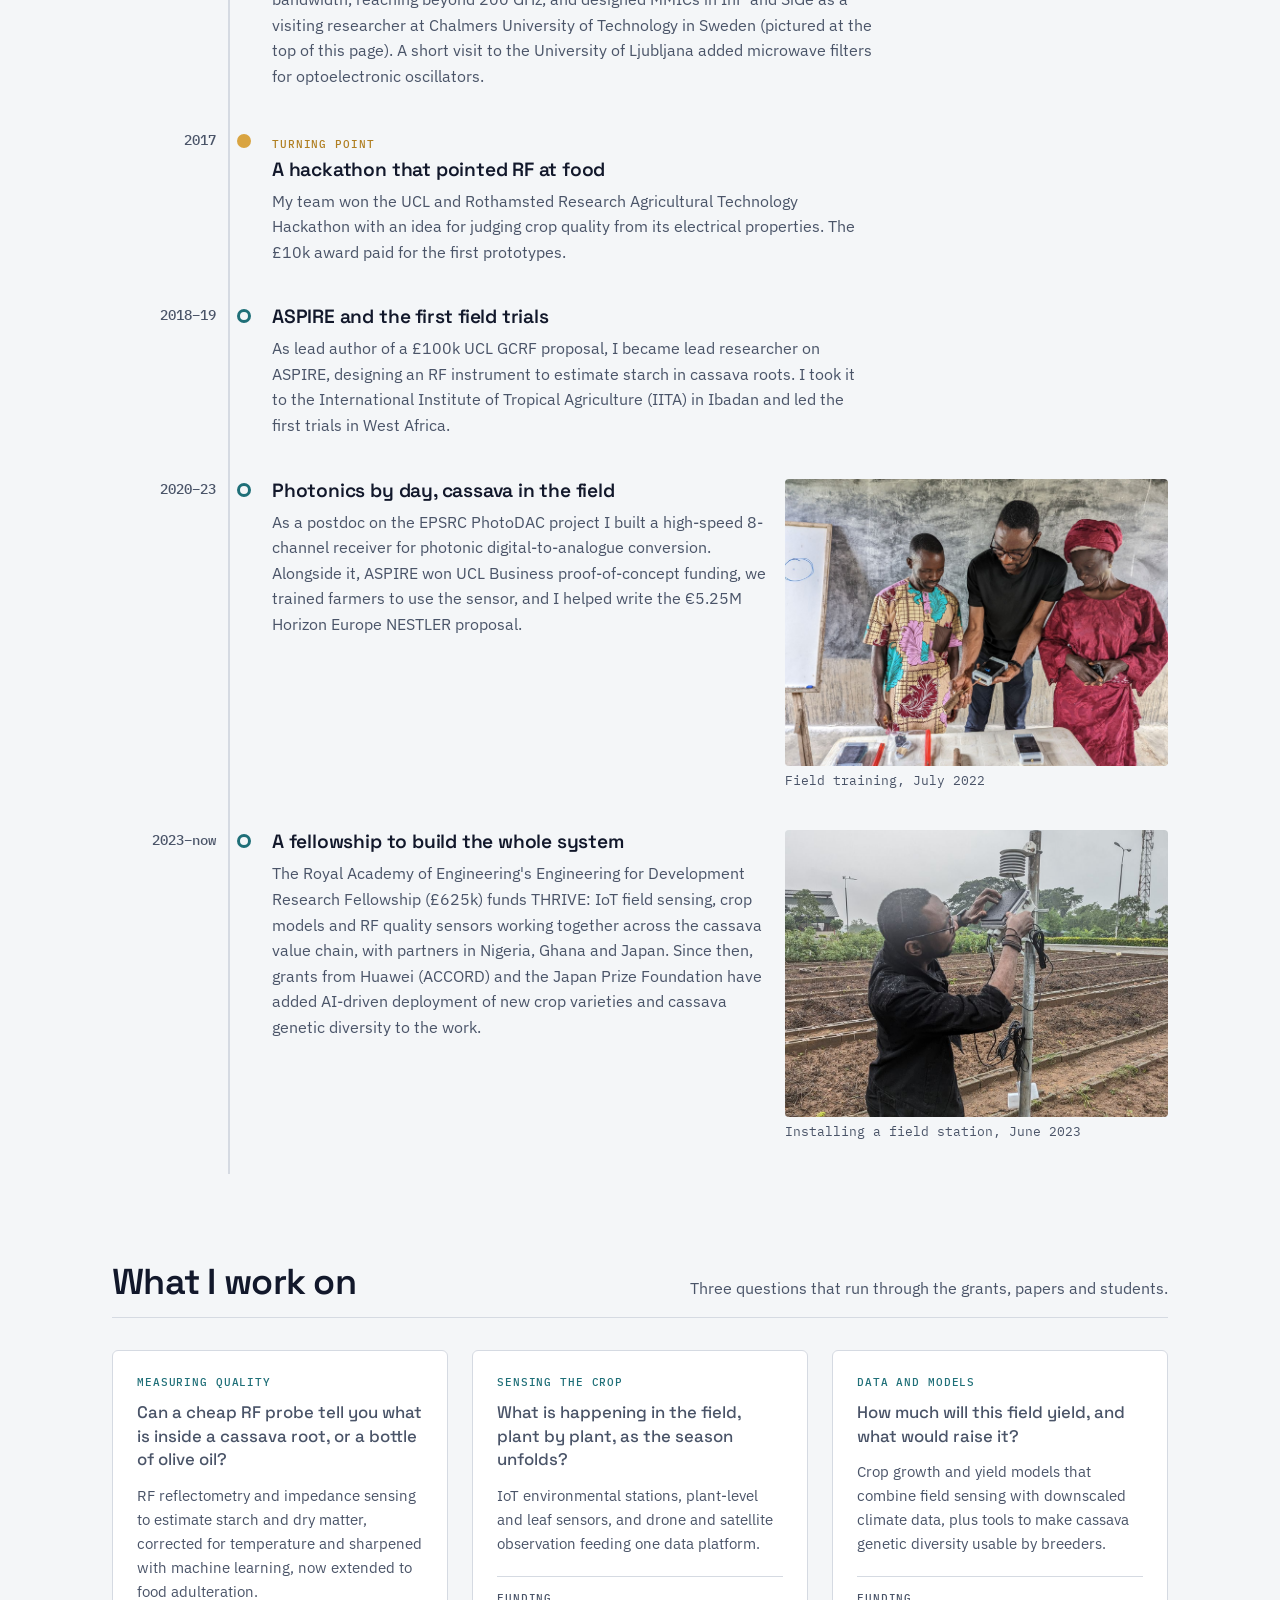
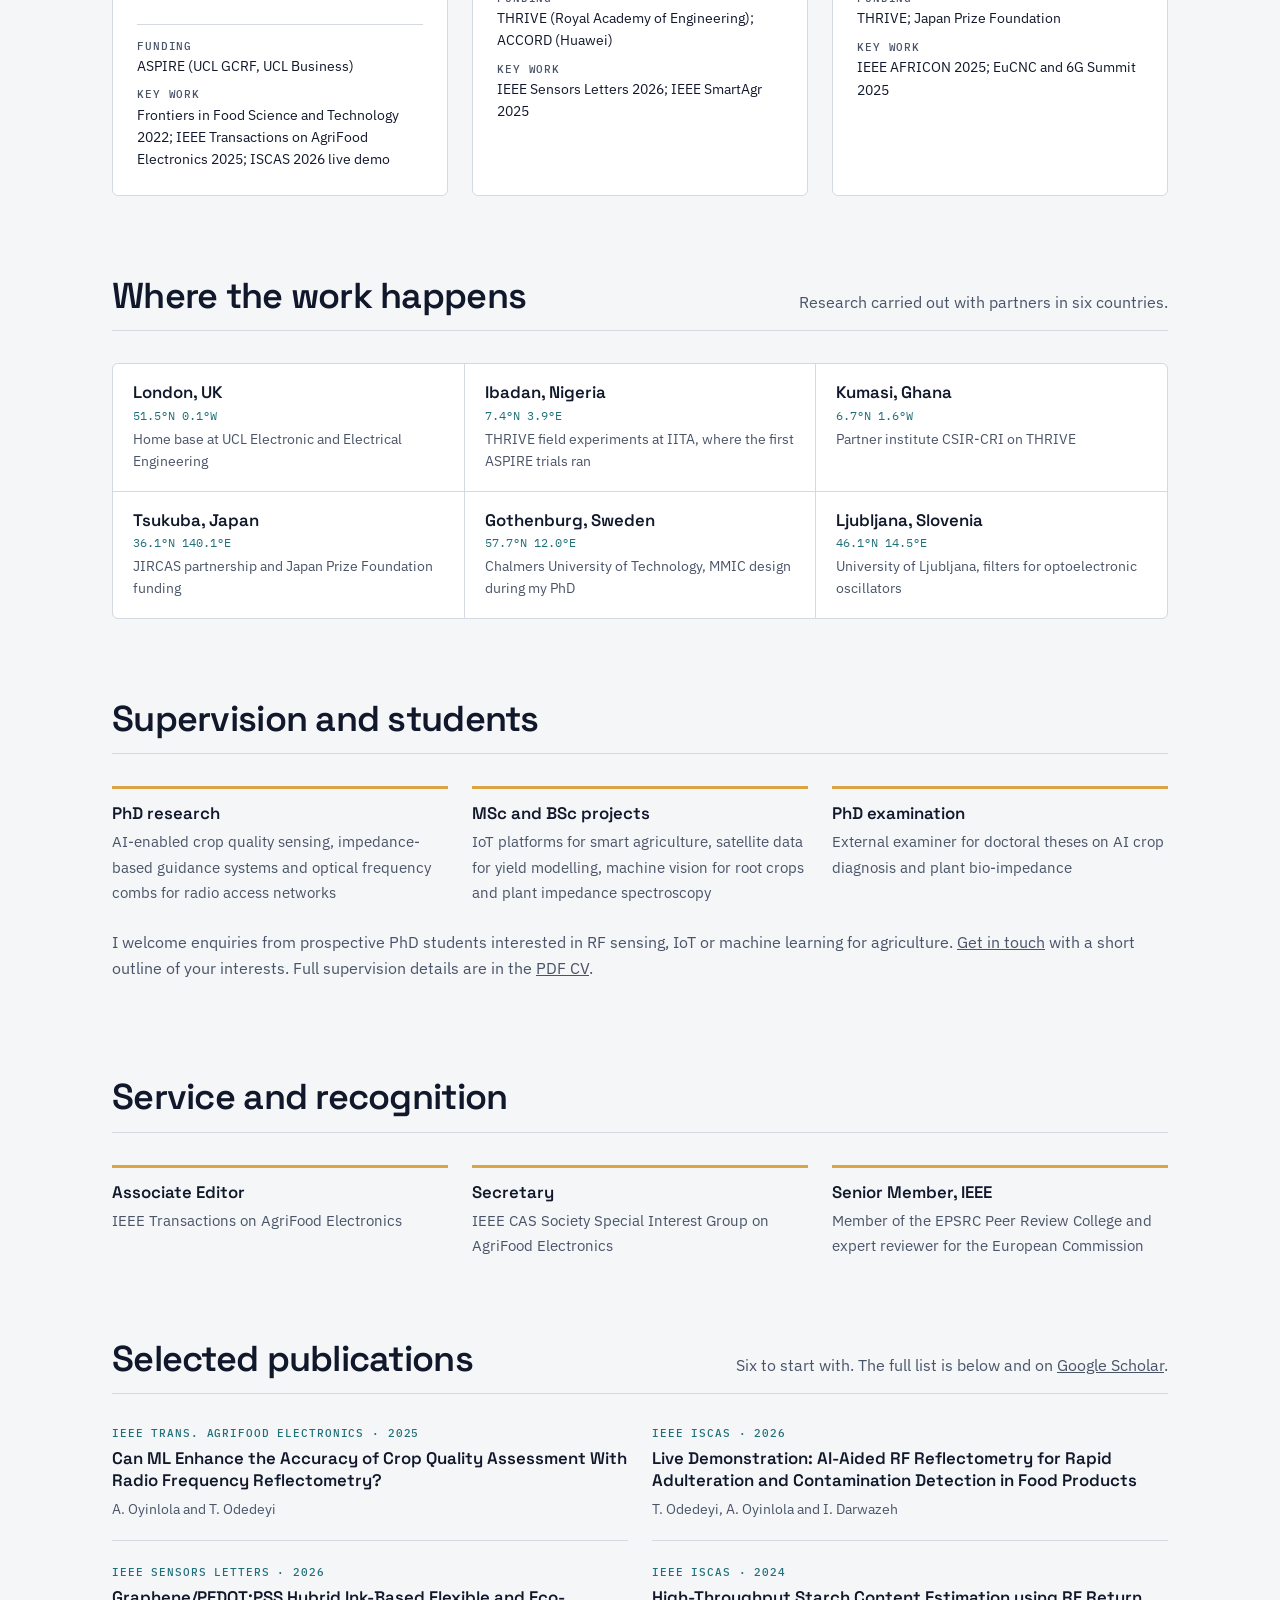
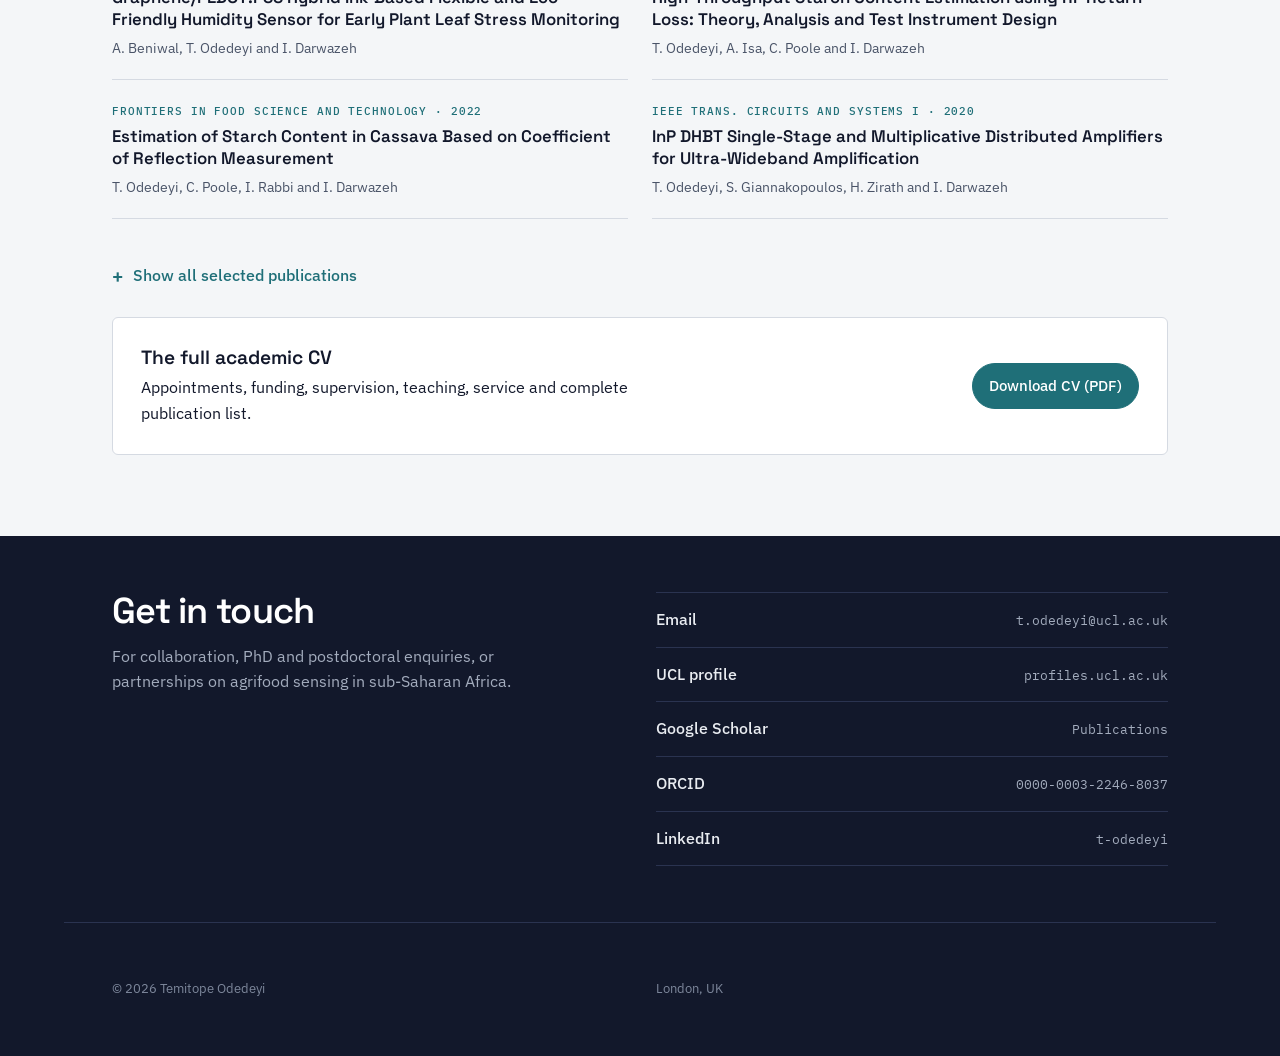
==== commit 5d125a77: "Update index.html" ====
--- a/about/index.html
+++ b/about/index.html
@@ -54,7 +54,7 @@
       <figure class="now">
         <img src="/images/cassava-plot.jpg" width="1600" height="900" alt="Temitope Odedeyi fixing a sensor at the base of a cassava plant in a field">
         <span class="stamp">Now</span>
-        <figcaption>Instrumenting cassava plants at experimental field site in IITA Ibadan, Nigeria, March 2026</figcaption>
+        <figcaption>Instrumenting cassava plants at an experimental field site in IITA Ibadan, Nigeria, March 2026</figcaption>
       </figure>
     </div>
   </section>
